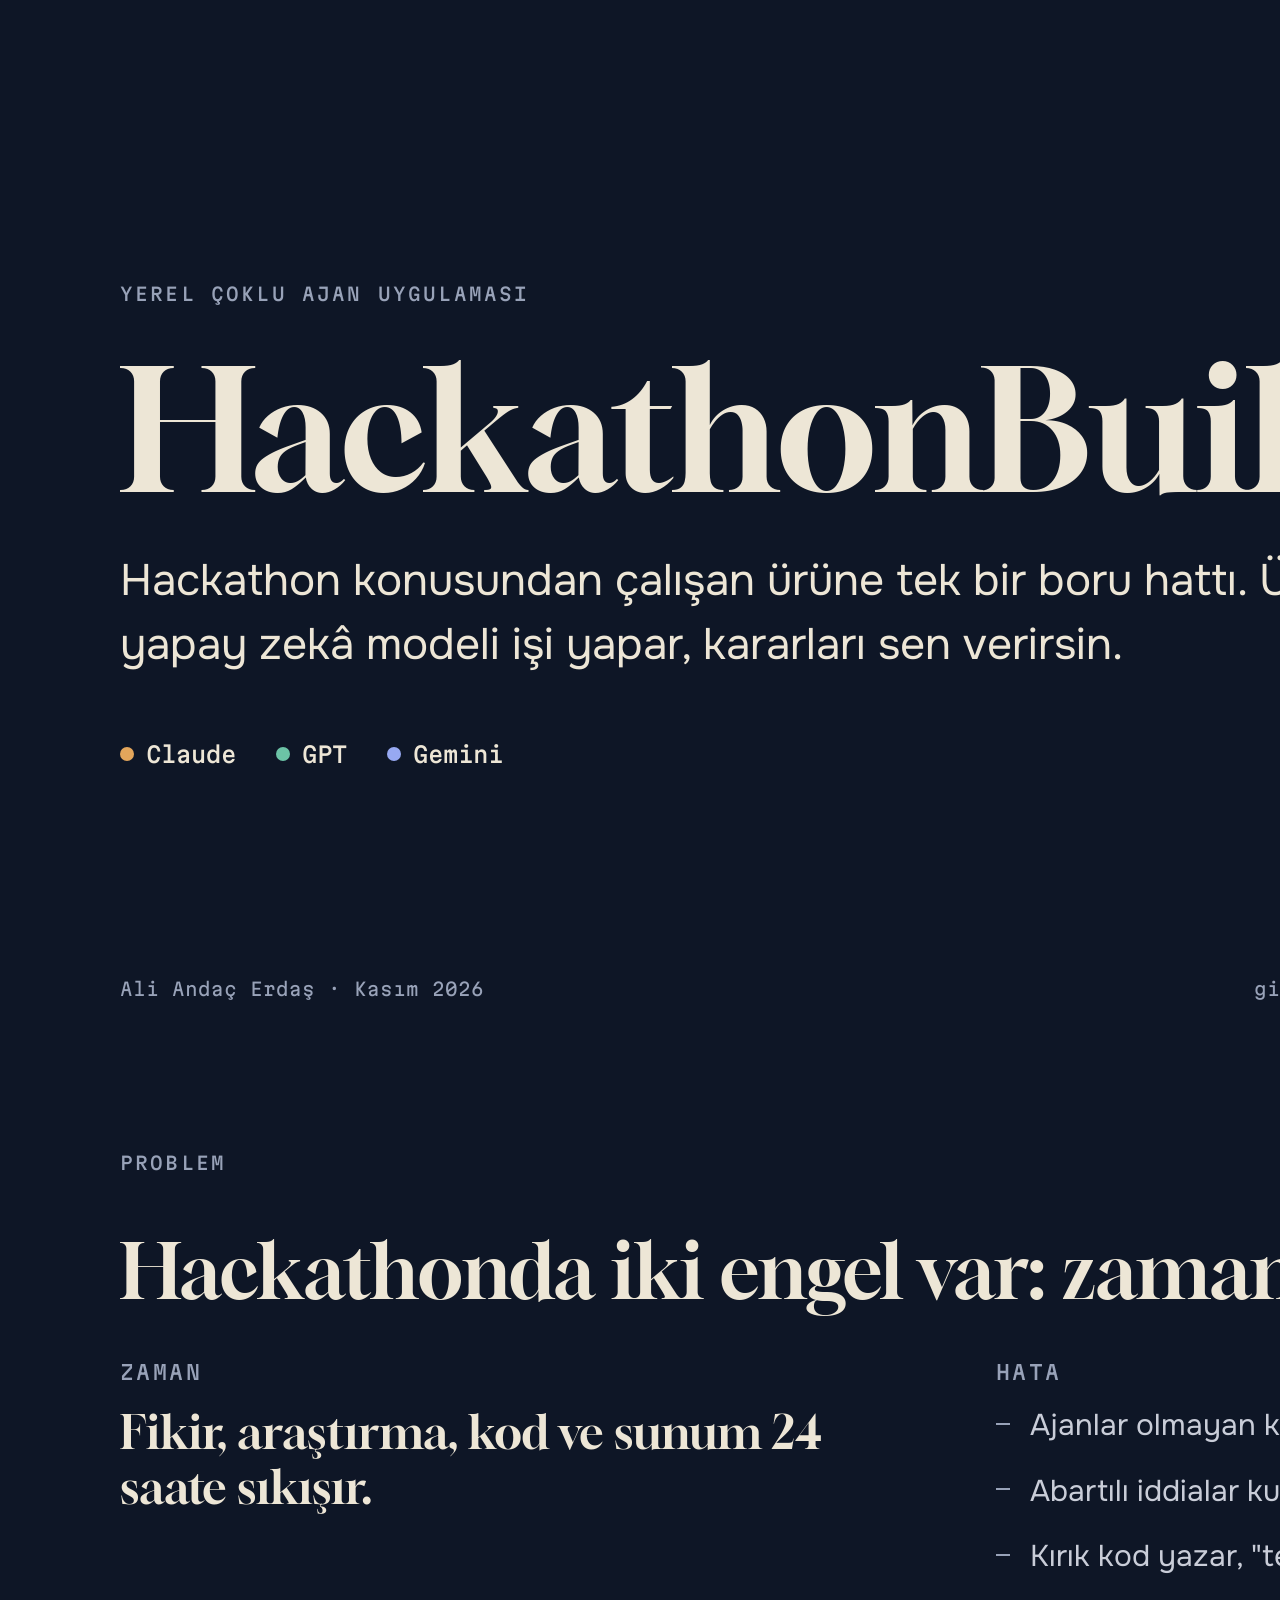
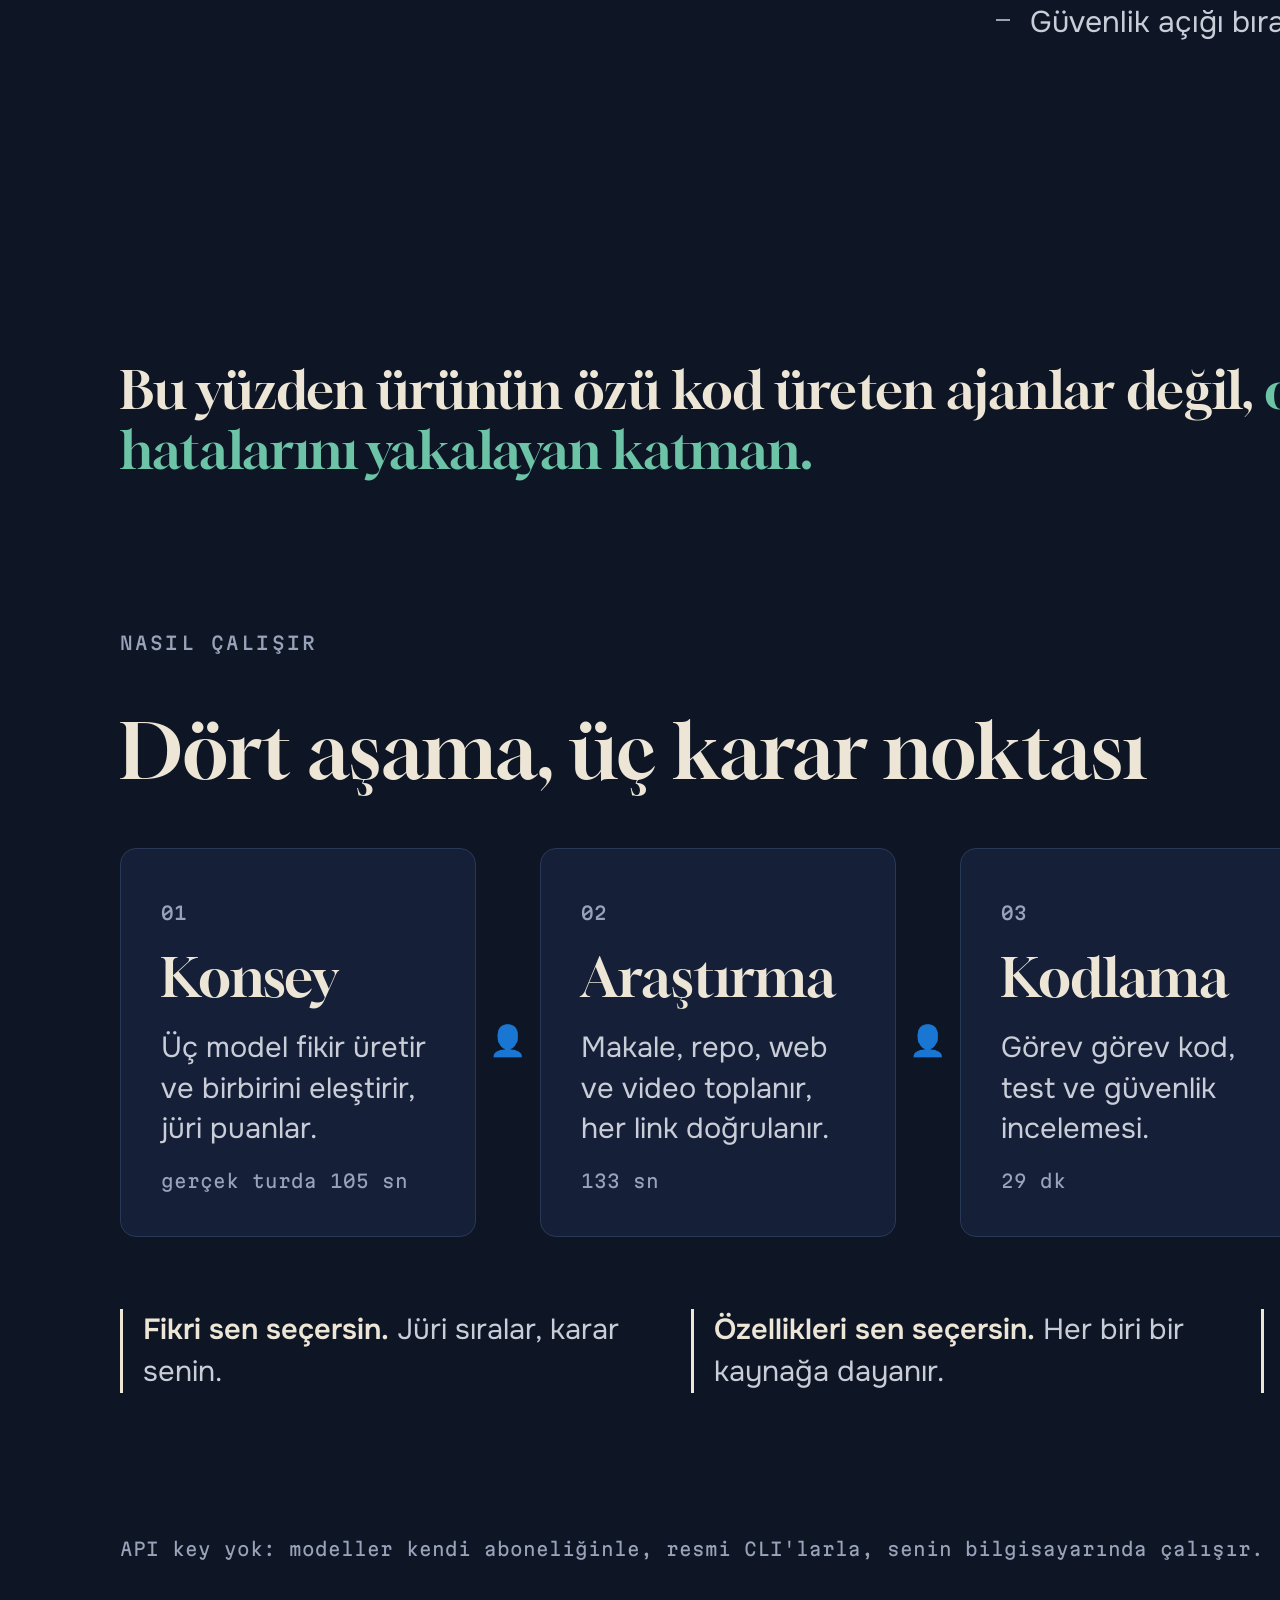
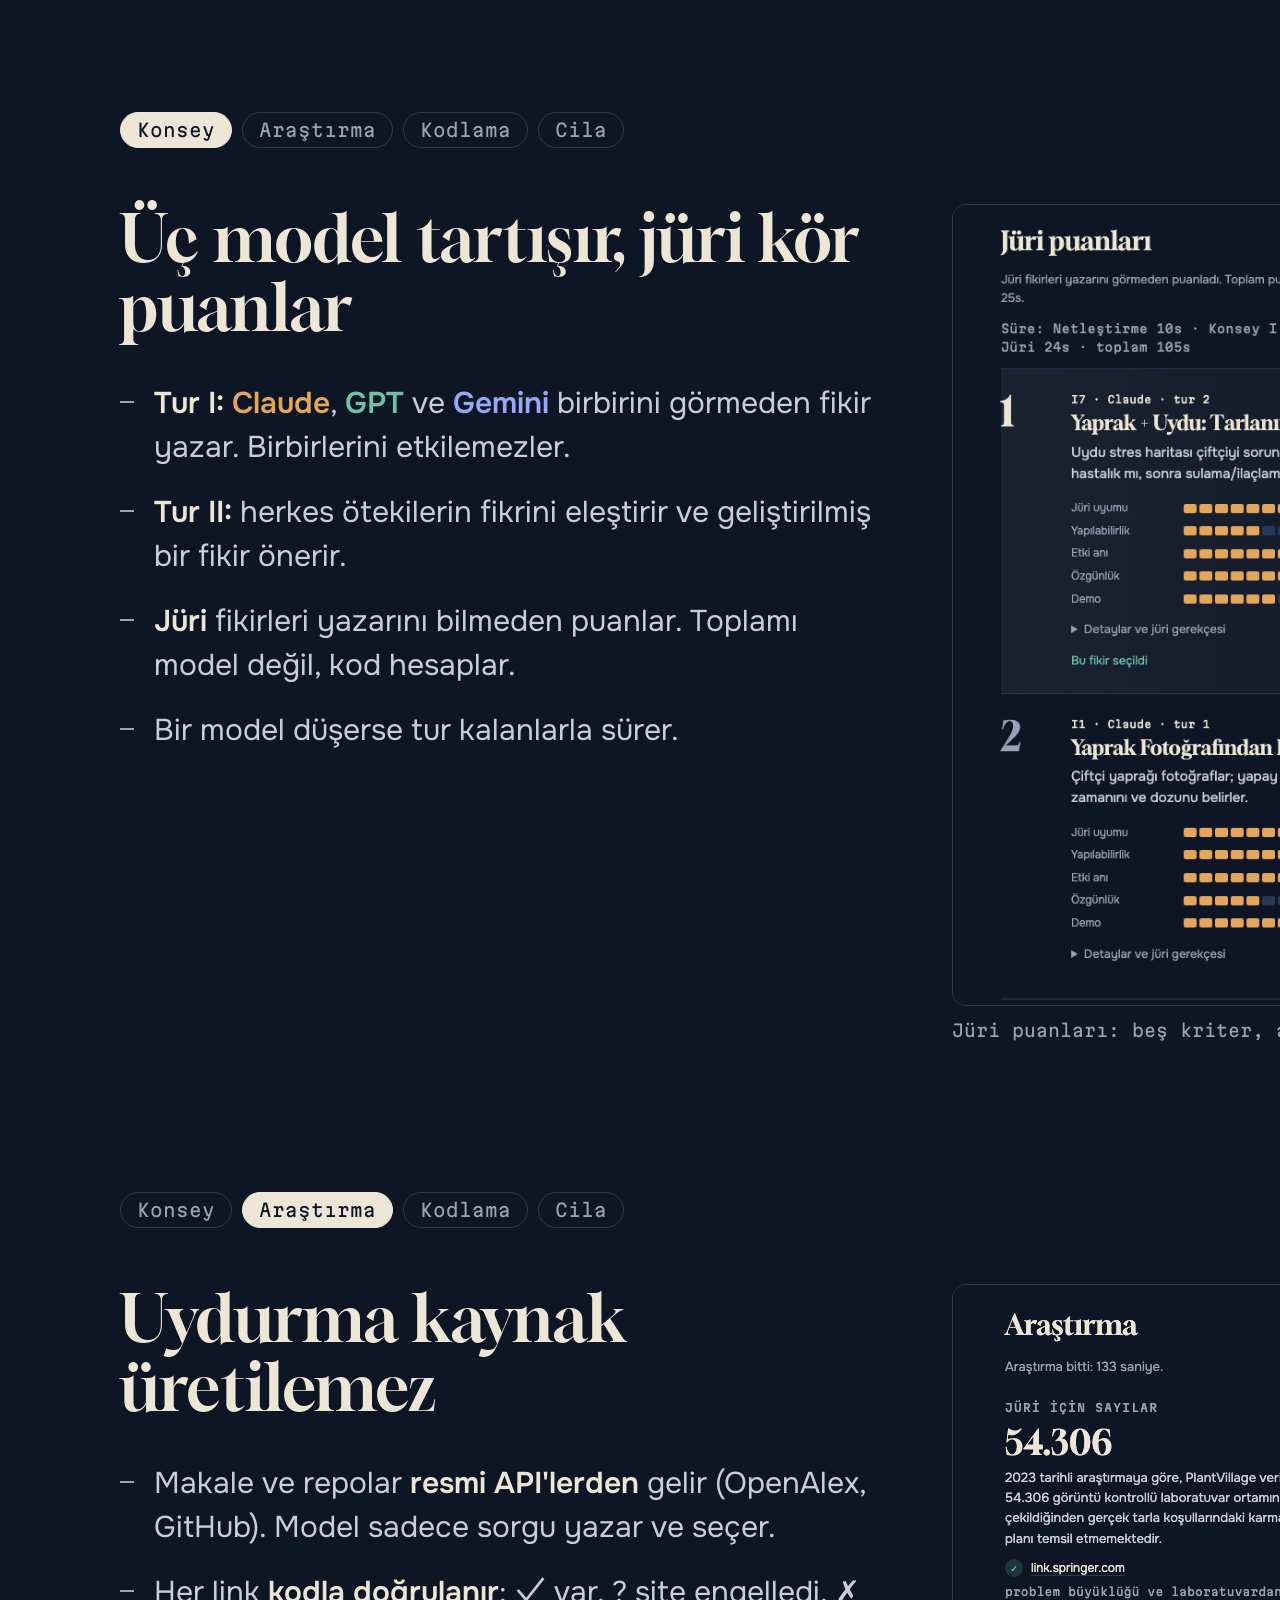
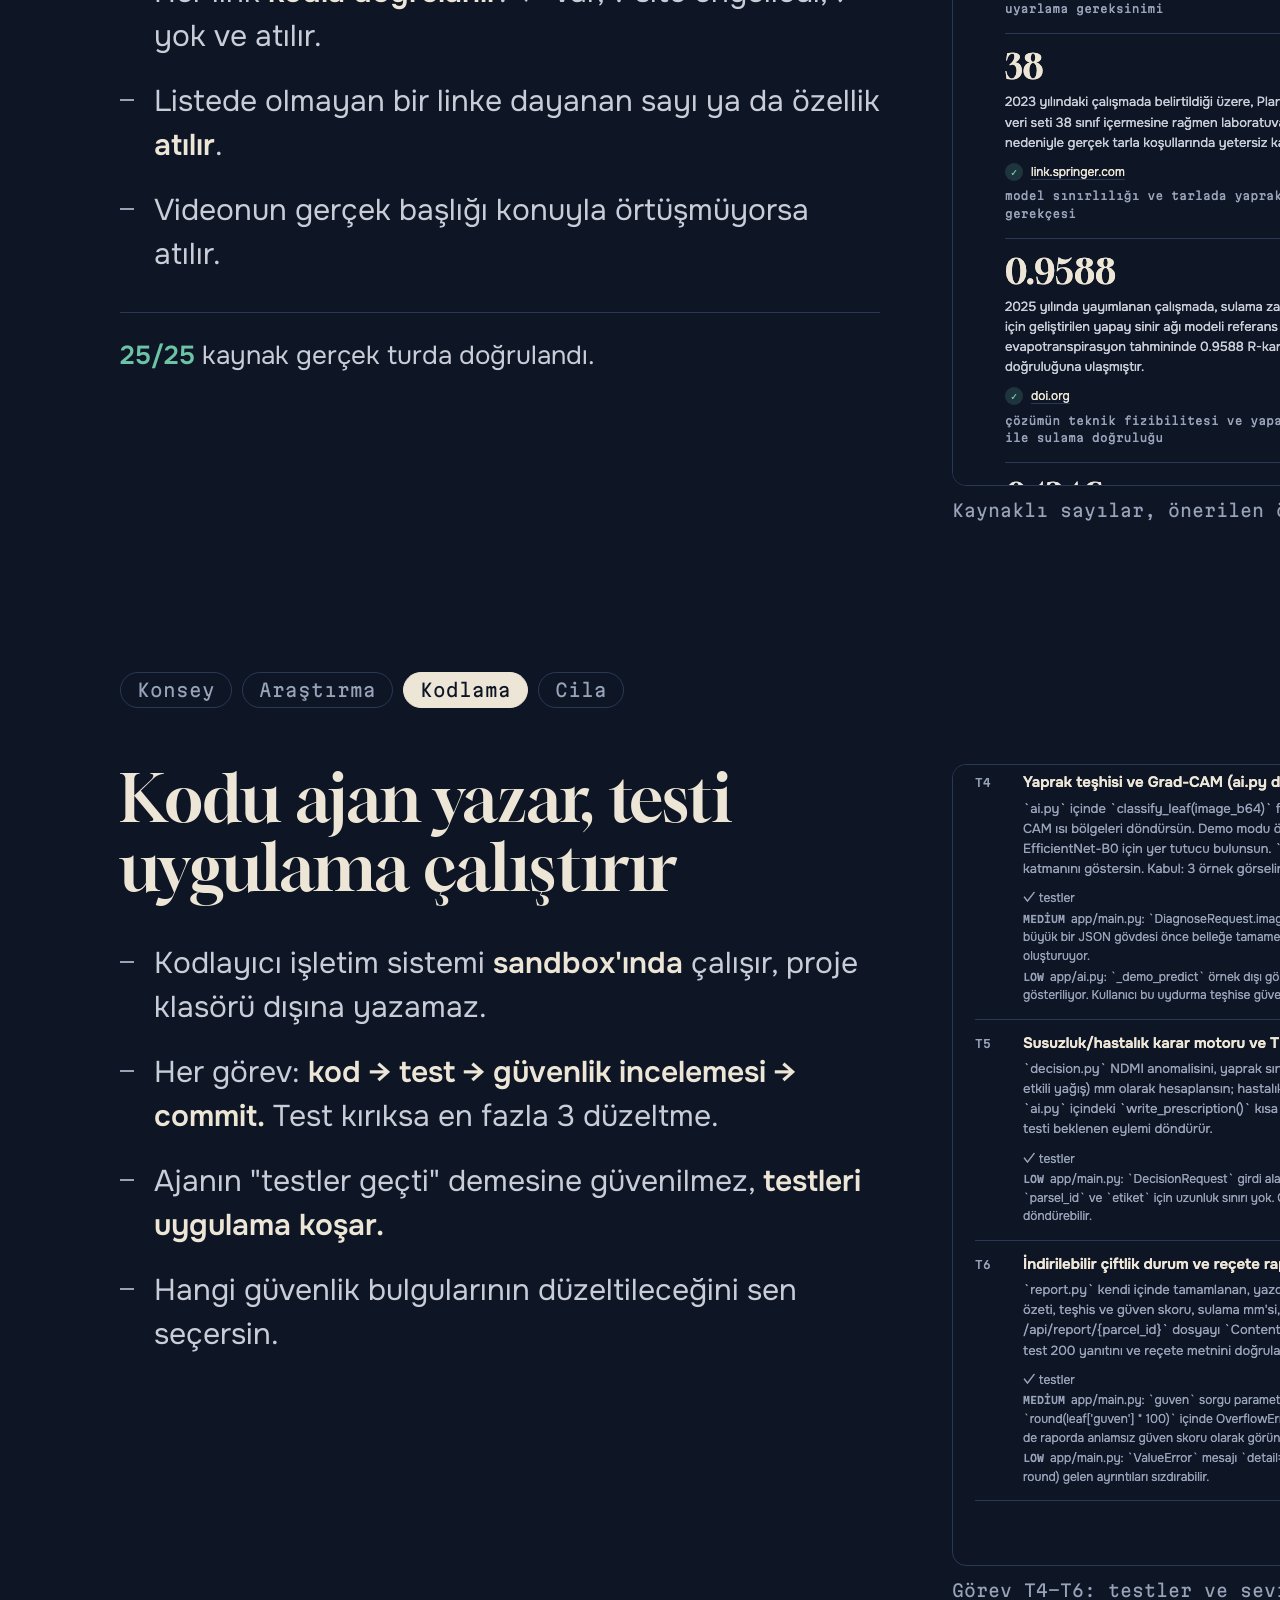
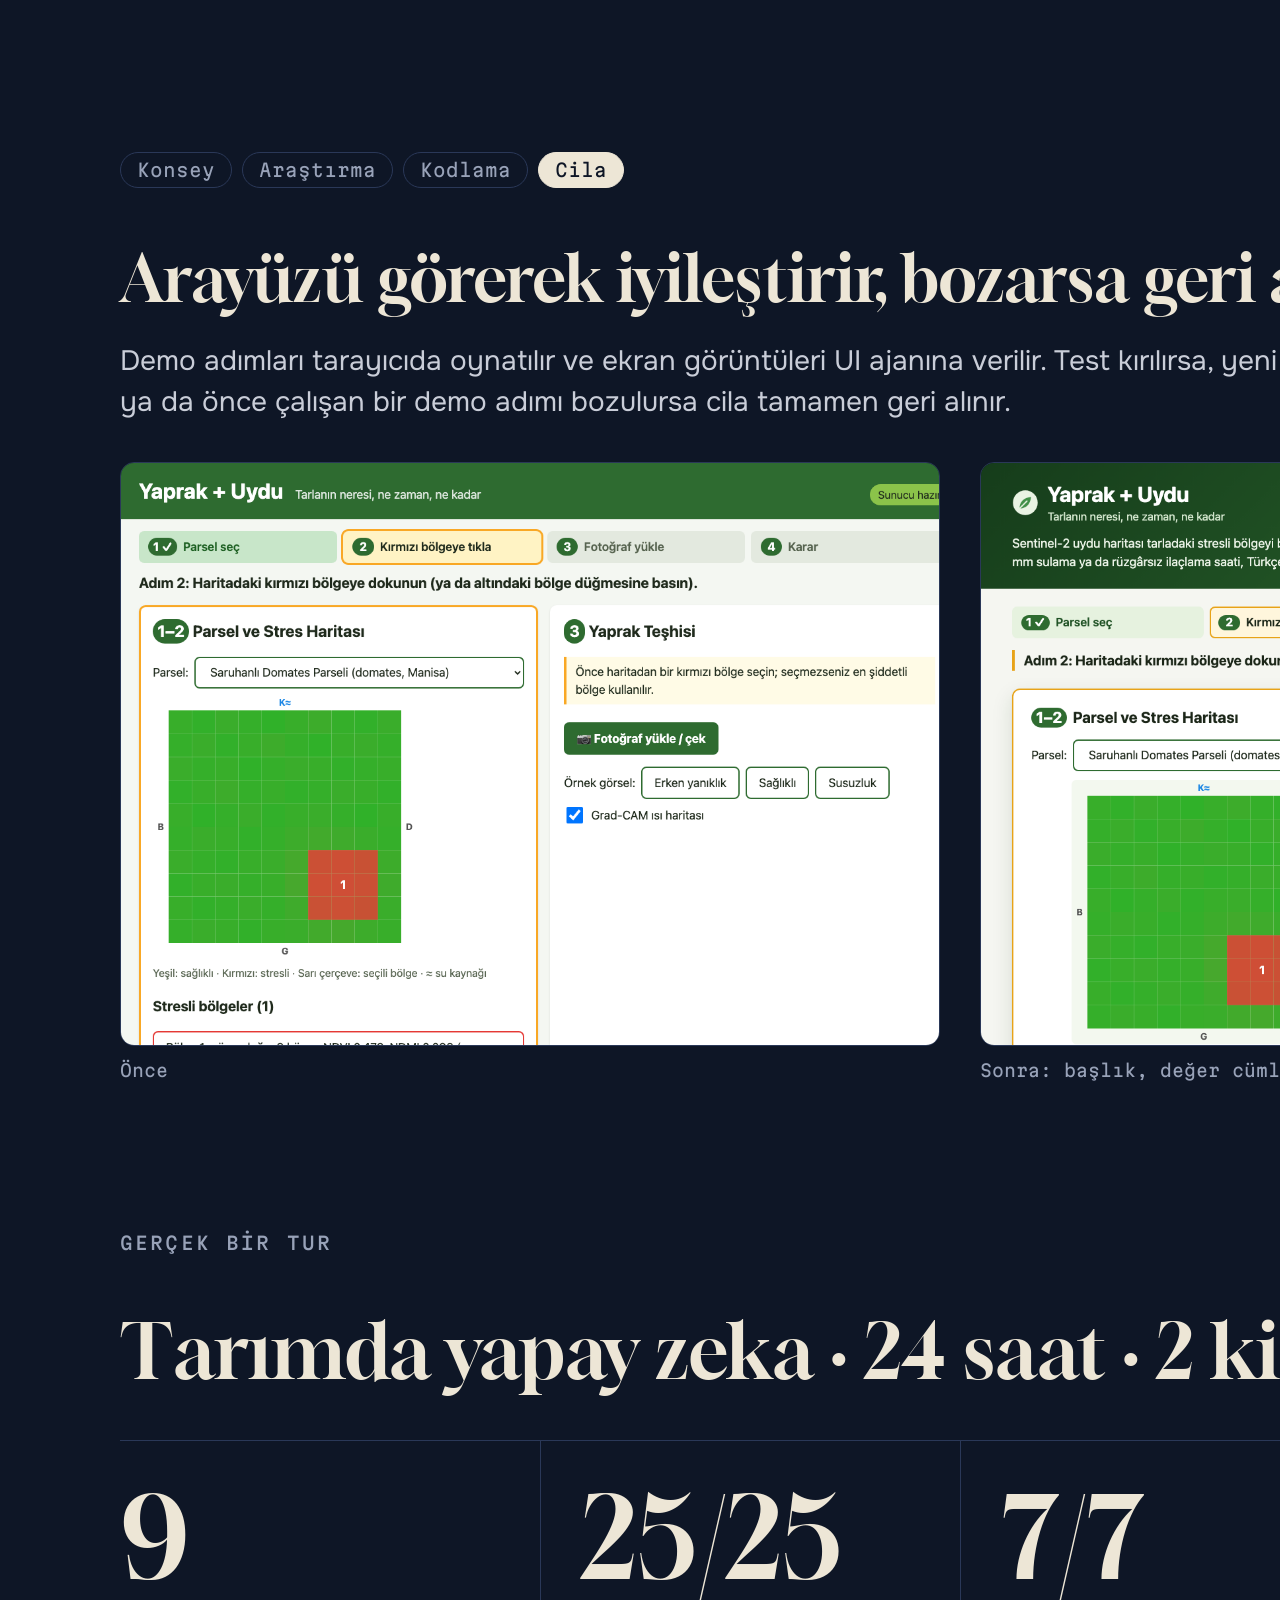
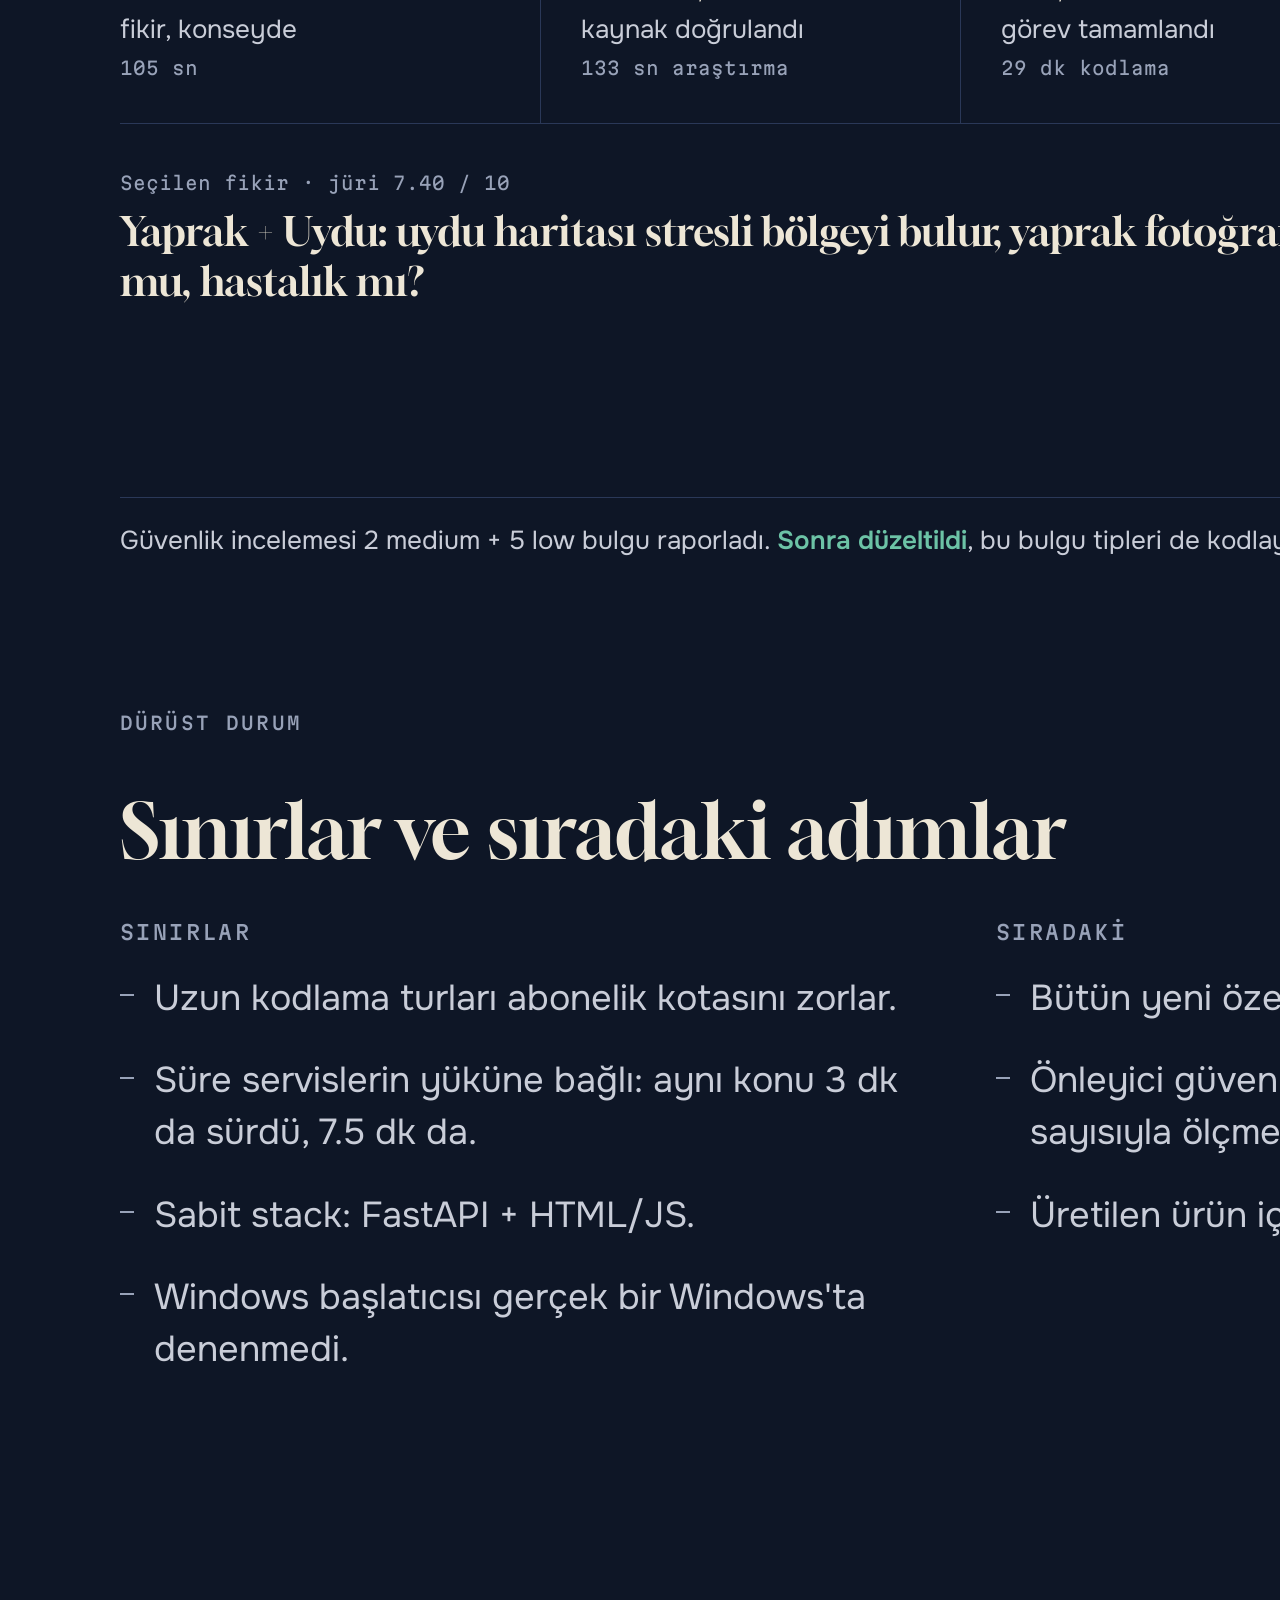
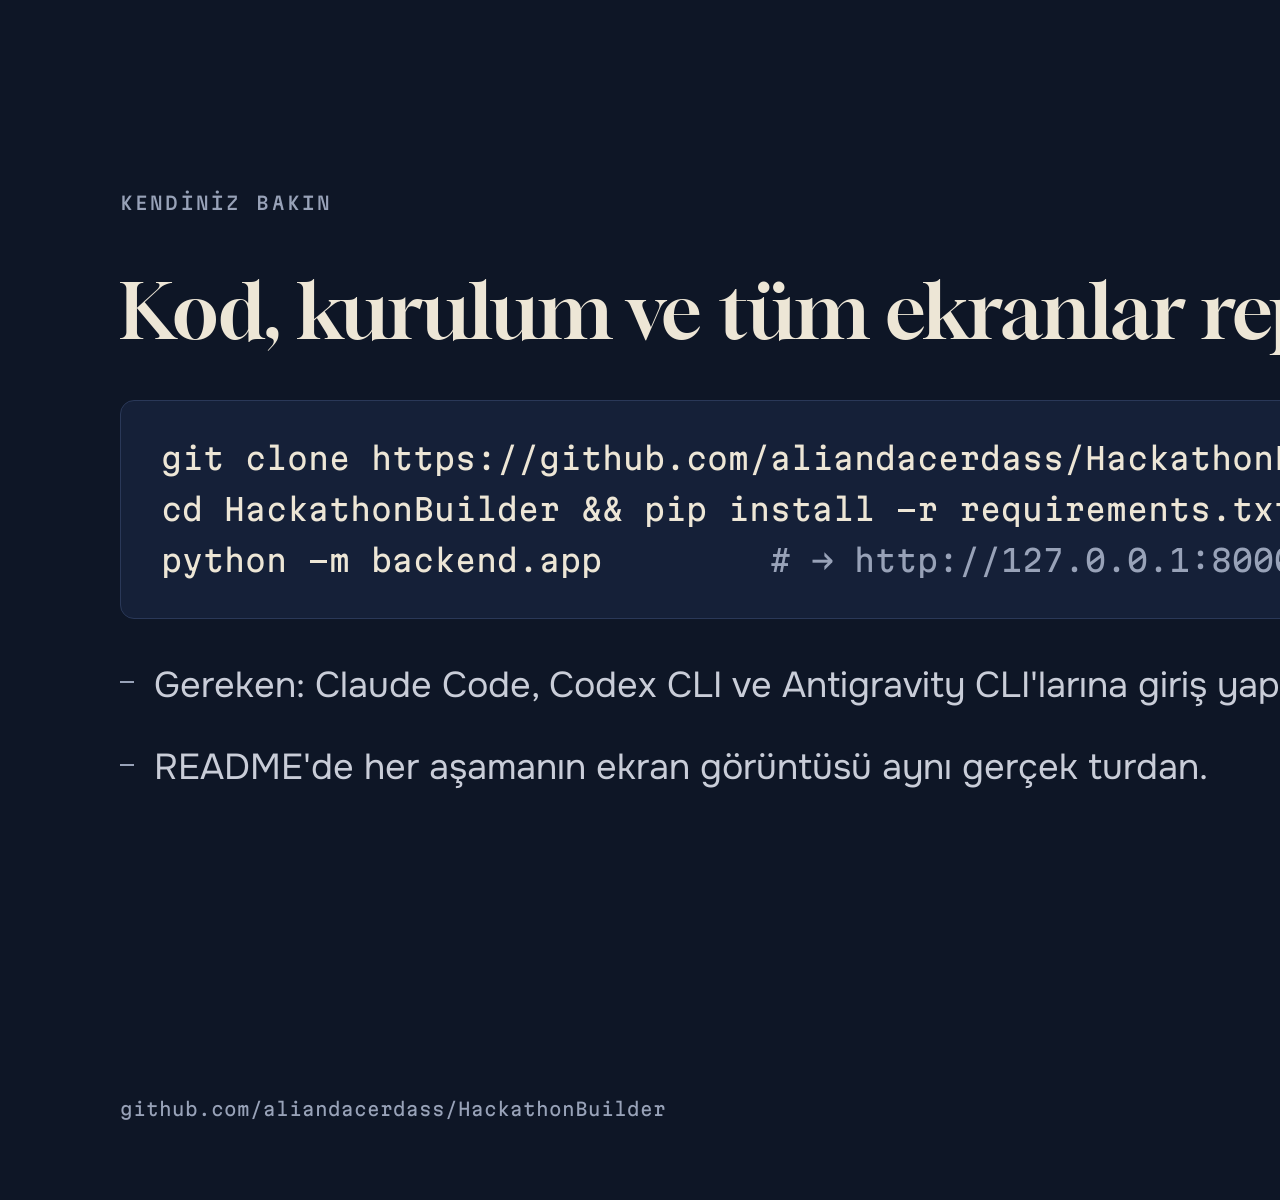
==== docs/sunum.html @ 6b569de4 "Proje sunumu: docs/sunum.pdf (10 slayt) Problem, boru hattı ve karar noktaları, her aşamanın doğrula" ====
<!doctype html>
<!-- HackathonBuilder sunumu. Kaynak dosya: PDF'i (docs/sunum.pdf) bu dosyadan üretilir.
     Her .slide sabit 1920x1080 bir PDF sayfasıdır. Renk ve yazı tipleri uygulamanın kendisiyle aynı. -->
<html lang="tr">
<head>
<meta charset="utf-8">
<title>HackathonBuilder — Sunum</title>
<link rel="preconnect" href="https://fonts.googleapis.com">
<link rel="preconnect" href="https://fonts.gstatic.com" crossorigin>
<link href="https://fonts.googleapis.com/css2?family=Gloock&family=Martian+Mono:wght@400;500&family=Onest:wght@400;500;600&display=swap" rel="stylesheet">
<style>
  :root {
    --ink: #0E1626; --panel: #152038; --line: #2A3858;
    --cream: #EDE6D6; --muted: #98A2B8; --soft: #C9CDD8;
    --claude: #E3A65B; --gpt: #6CC3A6; --gemini: #97A9F2; --danger: #E8806F;
    --display: "Gloock", Georgia, serif;
    --body: "Onest", system-ui, sans-serif;
    --mono: "Martian Mono", ui-monospace, monospace;
  }
  @page { size: 1920px 1080px; margin: 0; }
  * { box-sizing: border-box; }
  html, body { margin: 0; background: var(--ink); color: var(--cream); font: 400 30px/1.45 var(--body); }

  .slide {
    width: 1920px; height: 1080px; overflow: hidden; position: relative;
    padding: 72px 120px 80px; display: flex; flex-direction: column;
    break-after: page; background: var(--ink);
  }
  .slide:last-child { break-after: auto; }

  /* üst satır: sayfa etiketi + aşama rayı (uygulamadaki rayın aynısı: slayt hangi aşamayı anlatıyor) */
  .top { display: flex; align-items: center; justify-content: space-between; margin-bottom: 56px; }
  .label { font: 500 18px var(--mono); letter-spacing: .12em; text-transform: uppercase; color: var(--muted); }
  .rail { display: flex; gap: 10px; list-style: none; margin: 0; padding: 0; font: 400 18px var(--mono); color: var(--muted); }
  .rail li { padding: 6px 16px; border: 1px solid var(--line); border-radius: 99px; }
  .rail li.on { color: var(--ink); background: var(--cream); border-color: var(--cream); }

  h1 { font: 400 76px/1.08 var(--display); margin: 0 0 40px; max-width: 1500px; }
  p { margin: 0; }
  .lead { font-size: 34px; color: var(--soft); max-width: 1400px; }
  ul.points { list-style: none; padding: 0; margin: 0; display: grid; gap: 22px; }
  ul.points li { padding-left: 34px; position: relative; color: var(--soft); }
  ul.points li::before { content: ""; position: absolute; left: 0; top: .62em; width: 14px; height: 2px; background: var(--muted); }
  ul.points b { color: var(--cream); font-weight: 600; }
  .mono { font-family: var(--mono); }
  .foot { margin-top: auto; font: 400 18px var(--mono); color: var(--muted); display: flex; justify-content: space-between; }

  /* metin + ekran görüntüsü */
  .split { display: grid; grid-template-columns: 760px 1fr; gap: 72px; flex: 1; min-height: 0; }
  .split h1 { font-size: 64px; }
  .shot { margin: 0; min-height: 0; display: flex; flex-direction: column; }
  .shot img { width: 100%; flex: 1; min-height: 0; object-fit: cover; object-position: top left;
              border: 1px solid var(--line); border-radius: 14px; }
  .shot img.crop { object-fit: none; }
  .shot figcaption { font: 400 17px var(--mono); color: var(--muted); margin-top: 14px; }
  .note { margin-top: 36px; padding-top: 24px; border-top: 1px solid var(--line); font-size: 26px; color: var(--soft); }
  .note b { color: var(--gpt); font-weight: 600; }

  /* 1: kapak */
  .cover { justify-content: center; }
  .cover h1 { font-size: 168px; line-height: 1; margin-bottom: 36px; }
  .cover .lead { font-size: 44px; color: var(--cream); max-width: 1300px; }
  .models { display: flex; gap: 40px; margin-top: 64px; font: 500 22px var(--mono); }
  .models span { display: flex; align-items: center; gap: 12px; }
  .models i { width: 14px; height: 14px; border-radius: 50%; }

  /* 2: problem */
  .two { display: grid; grid-template-columns: 1fr 1fr; gap: 72px; margin-top: 8px; }
  .two h2 { font: 500 20px var(--mono); letter-spacing: .12em; text-transform: uppercase; color: var(--muted); margin: 0 0 20px; }
  .two .big { font: 400 46px/1.2 var(--display); }
  .claim { margin-top: auto; font: 400 52px/1.15 var(--display); max-width: 1500px; }
  .claim em { font-style: normal; color: var(--gpt); }

  /* 3: boru hattı */
  .flow { display: grid; grid-template-columns: repeat(4, 1fr); gap: 0; margin-top: 16px; }
  .stage { position: relative; padding: 40px 40px 44px; border: 1px solid var(--line); border-radius: 16px; background: var(--panel); margin-right: 64px; }
  .stage:last-child { margin-right: 0; }
  .stage .n { font: 500 18px var(--mono); color: var(--muted); }
  .stage h3 { font: 400 54px/1.1 var(--display); margin: 14px 0 22px; }
  .stage p { font-size: 29px; line-height: 1.4; color: var(--soft); }
  .stage .t { margin-top: 20px; font: 400 18px var(--mono); color: var(--muted); }
  .gate { position: absolute; right: -64px; top: 50%; width: 64px; transform: translateY(-50%); text-align: center; font-size: 30px; }
  .gates { display: grid; grid-template-columns: repeat(3, 1fr); gap: 32px; margin-top: 72px; }
  .gates p { font-size: 29px; color: var(--soft); border-left: 3px solid var(--cream); padding-left: 20px; }
  .gates b { color: var(--cream); font-weight: 600; }

  /* 4: model renkleri */
  .who { font-weight: 600; }
  .who.claude { color: var(--claude); } .who.gpt { color: var(--gpt); } .who.gemini { color: var(--gemini); }

  .roomy ul.points { font-size: 36px; gap: 30px; }
  .roomy .two h2 { margin-bottom: 28px; }

  /* 7: önce / sonra */
  .pair { display: grid; grid-template-columns: 1fr 1fr; gap: 40px; flex: 1; min-height: 0; margin-top: 8px; }

  /* 8: sonuç sayıları */
  .nums { display: grid; grid-template-columns: repeat(4, 1fr); gap: 0; border-top: 1px solid var(--line); border-bottom: 1px solid var(--line); margin: 8px 0 48px; }
  .num { padding: 40px 40px 44px 0; }
  .num + .num { padding-left: 40px; border-left: 1px solid var(--line); }
  .num strong { display: block; font: 400 112px/1 var(--display); }
  .num span { display: block; margin-top: 18px; font-size: 26px; color: var(--soft); }
  .num small { display: block; margin-top: 8px; font: 400 18px var(--mono); color: var(--muted); }
  .chosen { font: 400 40px/1.25 var(--display); }
  .chosen small { display: block; font: 400 18px var(--mono); color: var(--muted); margin-bottom: 12px; }

  /* 10: kapanış */
  code.block { display: block; font: 400 30px/1.7 var(--mono); background: var(--panel); border: 1px solid var(--line);
               border-radius: 14px; padding: 32px 40px; margin: 8px 0 40px; color: var(--cream); white-space: pre; }
  code.block .c { color: var(--muted); }
</style>
</head>
<body>

<!-- 1 · Kapak -->
<section class="slide cover">
  <p class="label" style="margin:auto 0 40px">Yerel çoklu ajan uygulaması</p>
  <h1>HackathonBuilder</h1>
  <p class="lead">Hackathon konusundan çalışan ürüne tek bir boru hattı. Üç yapay zekâ modeli işi yapar, kararları sen verirsin.</p>
  <div class="models">
    <span><i style="background:var(--claude)"></i>Claude</span>
    <span><i style="background:var(--gpt)"></i>GPT</span>
    <span><i style="background:var(--gemini)"></i>Gemini</span>
  </div>
  <div class="foot" style="margin-top:auto"><span>Ali Andaç Erdaş · Kasım 2026</span><span>github.com/aliandacerdass/HackathonBuilder</span></div>
</section>

<!-- 2 · Problem -->
<section class="slide">
  <div class="top"><span class="label">Problem</span><span class="label">02 / 10</span></div>
  <h1>Hackathonda iki engel var: zaman ve hata.</h1>
  <div class="two">
    <div>
      <h2>Zaman</h2>
      <p class="big">Fikir, araştırma, kod ve sunum 24 saate sıkışır.</p>
    </div>
    <div>
      <h2>Hata</h2>
      <ul class="points">
        <li>Ajanlar olmayan kaynak uydurur.</li>
        <li>Abartılı iddialar kurar.</li>
        <li>Kırık kod yazar, "testler geçti" der.</li>
        <li>Güvenlik açığı bırakır.</li>
      </ul>
    </div>
  </div>
  <p class="claim">Bu yüzden ürünün özü kod üreten ajanlar değil, <em>onların hatalarını yakalayan katman.</em></p>
</section>

<!-- 3 · Boru hattı -->
<section class="slide">
  <div class="top"><span class="label">Nasıl çalışır</span><span class="label">03 / 10</span></div>
  <h1>Dört aşama, üç karar noktası</h1>
  <div class="flow">
    <div class="stage"><span class="n">01</span><h3>Konsey</h3><p>Üç model fikir üretir ve birbirini eleştirir, jüri puanlar.</p><p class="t">gerçek turda 105 sn</p><span class="gate">👤</span></div>
    <div class="stage"><span class="n">02</span><h3>Araştırma</h3><p>Makale, repo, web ve video toplanır, her link doğrulanır.</p><p class="t">133 sn</p><span class="gate">👤</span></div>
    <div class="stage"><span class="n">03</span><h3>Kodlama</h3><p>Görev görev kod, test ve güvenlik incelemesi.</p><p class="t">29 dk</p><span class="gate">👤</span></div>
    <div class="stage"><span class="n">04</span><h3>Cila</h3><p>Arayüz ekran görüntüsüne bakılarak iyileştirilir.</p><p class="t">~2 dk</p></div>
  </div>
  <div class="gates">
    <p><b>Fikri sen seçersin.</b> Jüri sıralar, karar senin.</p>
    <p><b>Özellikleri sen seçersin.</b> Her biri bir kaynağa dayanır.</p>
    <p><b>Planı ve paketleri sen onaylarsın.</b> Kodlama ondan sonra başlar.</p>
  </div>
  <div class="foot"><span>API key yok: modeller kendi aboneliğinle, resmi CLI'larla, senin bilgisayarında çalışır.</span></div>
</section>

<!-- 4 · Konsey -->
<section class="slide">
  <div class="top">
    <ol class="rail"><li class="on">Konsey</li><li>Araştırma</li><li>Kodlama</li><li>Cila</li></ol>
    <span class="label">04 / 10</span>
  </div>
  <div class="split">
    <div>
      <h1>Üç model tartışır, jüri kör puanlar</h1>
      <ul class="points">
        <li><b>Tur I:</b> <span class="who claude">Claude</span>, <span class="who gpt">GPT</span> ve <span class="who gemini">Gemini</span> birbirini görmeden fikir yazar. Birbirlerini etkilemezler.</li>
        <li><b>Tur II:</b> herkes ötekilerin fikrini eleştirir ve geliştirilmiş bir fikir önerir.</li>
        <li><b>Jüri</b> fikirleri yazarını bilmeden puanlar. Toplamı model değil, kod hesaplar.</li>
        <li>Bir model düşerse tur kalanlarla sürer.</li>
      </ul>
    </div>
    <figure class="shot"><img src="img/juri.png" alt="Jüri puanları ekranı"><figcaption>Jüri puanları: beş kriter, ağırlıklı toplam</figcaption></figure>
  </div>
</section>

<!-- 5 · Araştırma -->
<section class="slide">
  <div class="top">
    <ol class="rail"><li>Konsey</li><li class="on">Araştırma</li><li>Kodlama</li><li>Cila</li></ol>
    <span class="label">05 / 10</span>
  </div>
  <div class="split">
    <div>
      <h1>Uydurma kaynak üretilemez</h1>
      <ul class="points">
        <li>Makale ve repolar <b>resmi API'lerden</b> gelir (OpenAlex, GitHub). Model sadece sorgu yazar ve seçer.</li>
        <li>Her link <b>kodla doğrulanır</b>: ✓ var, ? site engelledi, ✗ yok ve atılır.</li>
        <li>Listede olmayan bir linke dayanan sayı ya da özellik <b>atılır</b>.</li>
        <li>Videonun gerçek başlığı konuyla örtüşmüyorsa atılır.</li>
      </ul>
      <p class="note"><b>25/25</b> kaynak gerçek turda doğrulandı.</p>
    </div>
    <figure class="shot"><img class="crop" style="object-position:0 0" src="img/arastirma.png" alt="Araştırma ekranı"><figcaption>Kaynaklı sayılar, önerilen özellikler, doğrulanmış kaynaklar</figcaption></figure>
  </div>
</section>

<!-- 6 · Kodlama -->
<section class="slide">
  <div class="top">
    <ol class="rail"><li>Konsey</li><li>Araştırma</li><li class="on">Kodlama</li><li>Cila</li></ol>
    <span class="label">06 / 10</span>
  </div>
  <div class="split">
    <div>
      <h1>Kodu ajan yazar, testi uygulama çalıştırır</h1>
      <ul class="points">
        <li>Kodlayıcı işletim sistemi <b>sandbox'ında</b> çalışır, proje klasörü dışına yazamaz.</li>
        <li>Her görev: <b>kod → test → güvenlik incelemesi → commit.</b> Test kırıksa en fazla 3 düzeltme.</li>
        <li>Ajanın "testler geçti" demesine güvenilmez, <b>testleri uygulama koşar.</b></li>
        <li>Hangi güvenlik bulgularının düzeltileceğini sen seçersin.</li>
      </ul>
    </div>
    <figure class="shot"><img class="crop" style="object-position:-30px -642px" src="img/kodlama.png" alt="Kodlama ekranı"><figcaption>Görev T4-T6: testler ve seviyeli güvenlik bulguları</figcaption></figure>
  </div>
</section>

<!-- 7 · Cila -->
<section class="slide">
  <div class="top">
    <ol class="rail"><li>Konsey</li><li>Araştırma</li><li>Kodlama</li><li class="on">Cila</li></ol>
    <span class="label">07 / 10</span>
  </div>
  <h1 style="font-size:64px;margin-bottom:28px">Arayüzü görerek iyileştirir, bozarsa geri alır</h1>
  <p class="lead" style="font-size:28px;margin-bottom:32px">Demo adımları tarayıcıda oynatılır ve ekran görüntüleri UI ajanına verilir. Test kırılırsa, yeni JS hatası çıkarsa ya da önce çalışan bir demo adımı bozulursa cila tamamen geri alınır.</p>
  <div class="pair">
    <figure class="shot"><img src="img/urun-once.png" alt="Ürün arayüzü cila öncesi"><figcaption>Önce</figcaption></figure>
    <figure class="shot"><img src="img/urun-sonra.png" alt="Ürün arayüzü cila sonrası"><figcaption>Sonra: başlık, değer cümlesi, logo, mobil taşma düzeltildi</figcaption></figure>
  </div>
</section>

<!-- 8 · Gerçek tur -->
<section class="slide">
  <div class="top"><span class="label">Gerçek bir tur</span><span class="label">08 / 10</span></div>
  <h1>Tarımda yapay zeka · 24 saat · 2 kişi</h1>
  <div class="nums">
    <div class="num"><strong>9</strong><span>fikir, konseyde</span><small>105 sn</small></div>
    <div class="num"><strong>25/25</strong><span>kaynak doğrulandı</span><small>133 sn araştırma</small></div>
    <div class="num"><strong>7/7</strong><span>görev tamamlandı</span><small>29 dk kodlama</small></div>
    <div class="num"><strong>102</strong><span>test geçti</span><small>uygulama koştu</small></div>
  </div>
  <p class="chosen"><small>Seçilen fikir · jüri 7.40 / 10</small>Yaprak + Uydu: uydu haritası stresli bölgeyi bulur, yaprak fotoğrafı nedeni ayırır: susuzluk mu, hastalık mı?</p>
  <p class="note" style="margin-top:auto">Güvenlik incelemesi 2 medium + 5 low bulgu raporladı. <b>Sonra düzeltildi</b>, bu bulgu tipleri de kodlayıcıya önleyici kural olarak eklendi.</p>
</section>

<!-- 9 · Sınırlar ve sıradaki -->
<section class="slide roomy">
  <div class="top"><span class="label">Dürüst durum</span><span class="label">09 / 10</span></div>
  <h1>Sınırlar ve sıradaki adımlar</h1>
  <div class="two">
    <div>
      <h2>Sınırlar</h2>
      <ul class="points">
        <li>Uzun kodlama turları abonelik kotasını zorlar.</li>
        <li>Süre servislerin yüküne bağlı: aynı konu 3 dk da sürdü, 7.5 dk da.</li>
        <li>Sabit stack: FastAPI + HTML/JS.</li>
        <li>Windows başlatıcısı gerçek bir Windows'ta denenmedi.</li>
      </ul>
    </div>
    <div>
      <h2>Sıradaki</h2>
      <ul class="points">
        <li>Bütün yeni özelliklerle tam bir gerçek tur.</li>
        <li>Önleyici güvenlik kurallarının etkisini bulgu sayısıyla ölçmek.</li>
        <li>Üretilen ürün için jüri sunumu da hazırlamak.</li>
      </ul>
    </div>
  </div>
</section>

<!-- 10 · Kapanış -->
<section class="slide roomy">
  <div class="top"><span class="label">Kendiniz bakın</span><span class="label">10 / 10</span></div>
  <h1>Kod, kurulum ve tüm ekranlar repoda</h1>
<code class="block">git clone https://github.com/aliandacerdass/HackathonBuilder
cd HackathonBuilder && pip install -r requirements.txt
python -m backend.app        <span class="c"># → http://127.0.0.1:8000</span></code>
  <ul class="points">
    <li>Gereken: Claude Code, Codex CLI ve Antigravity CLI'larına giriş yapılmış olması. API key gerekmez.</li>
    <li>README'de her aşamanın ekran görüntüsü aynı gerçek turdan.</li>
  </ul>
  <div class="foot"><span>github.com/aliandacerdass/HackathonBuilder</span><span>MIT lisansı</span></div>
</section>

</body>
</html>
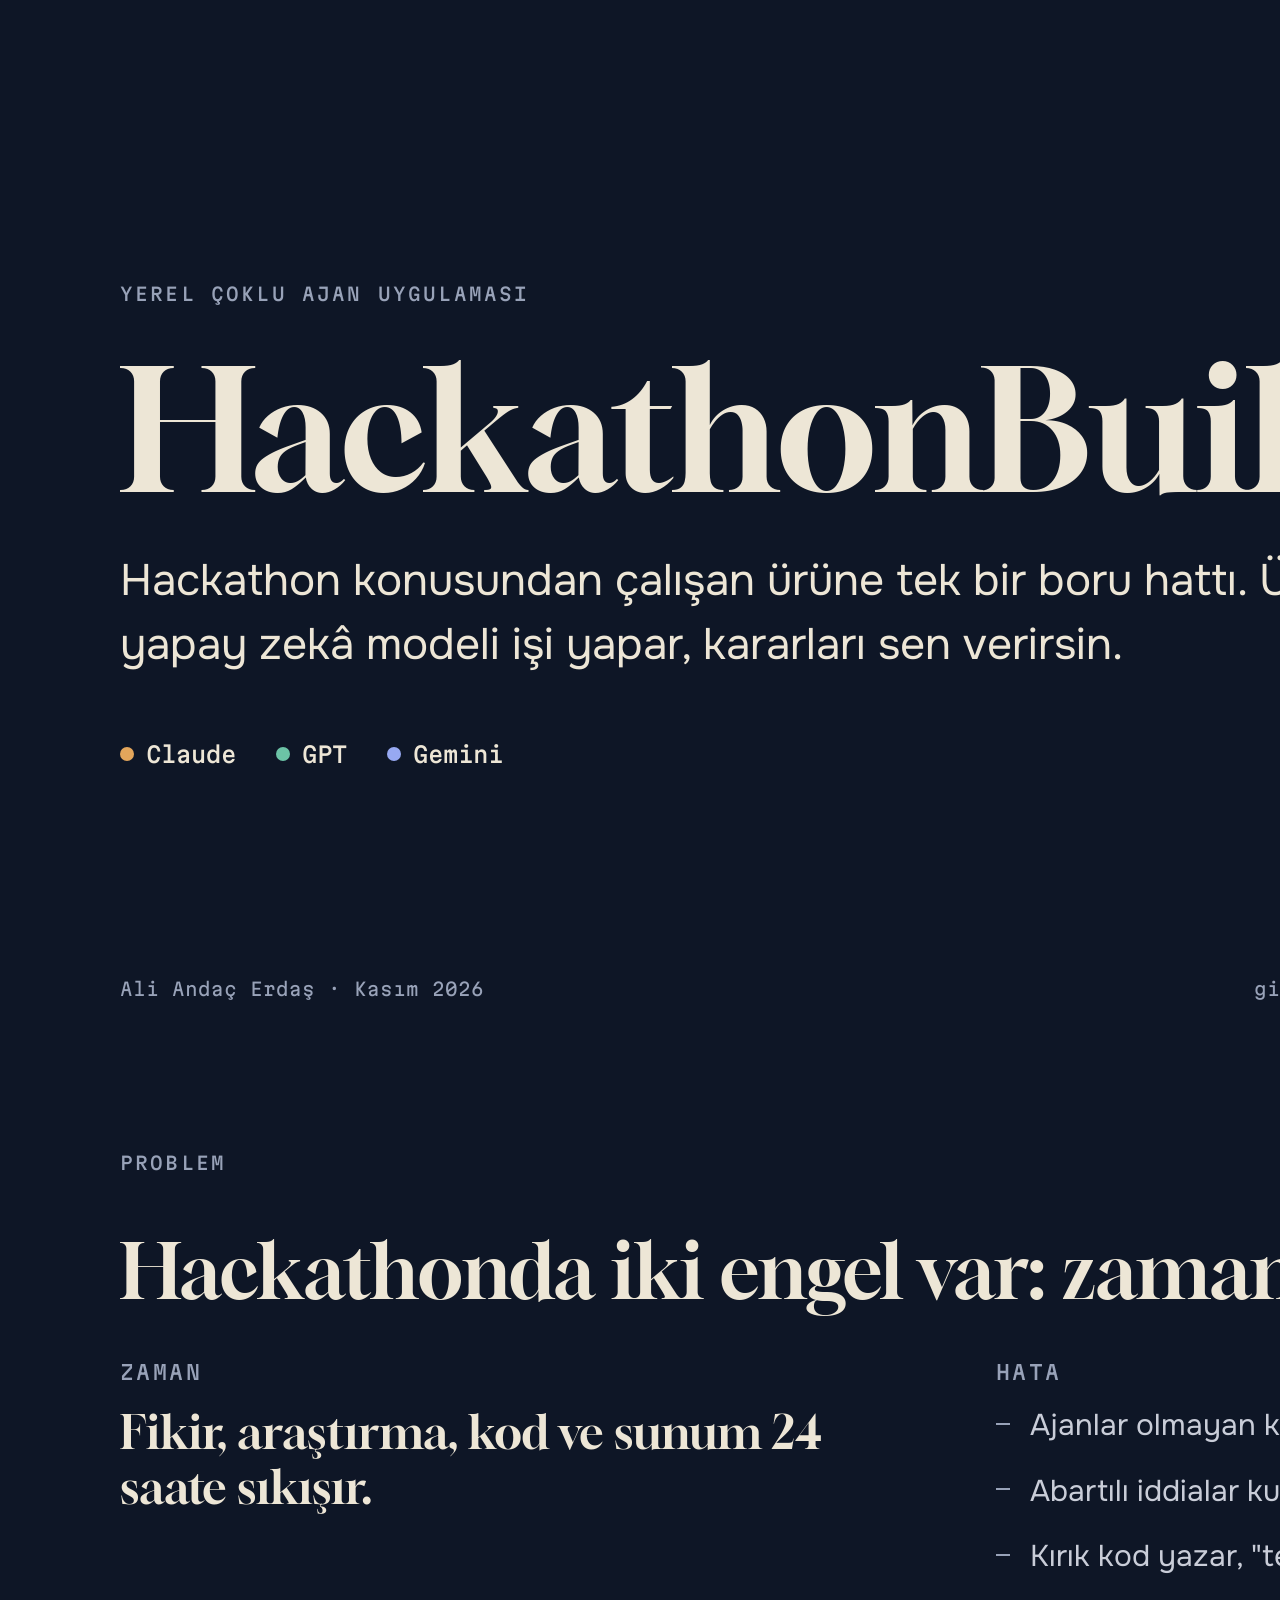
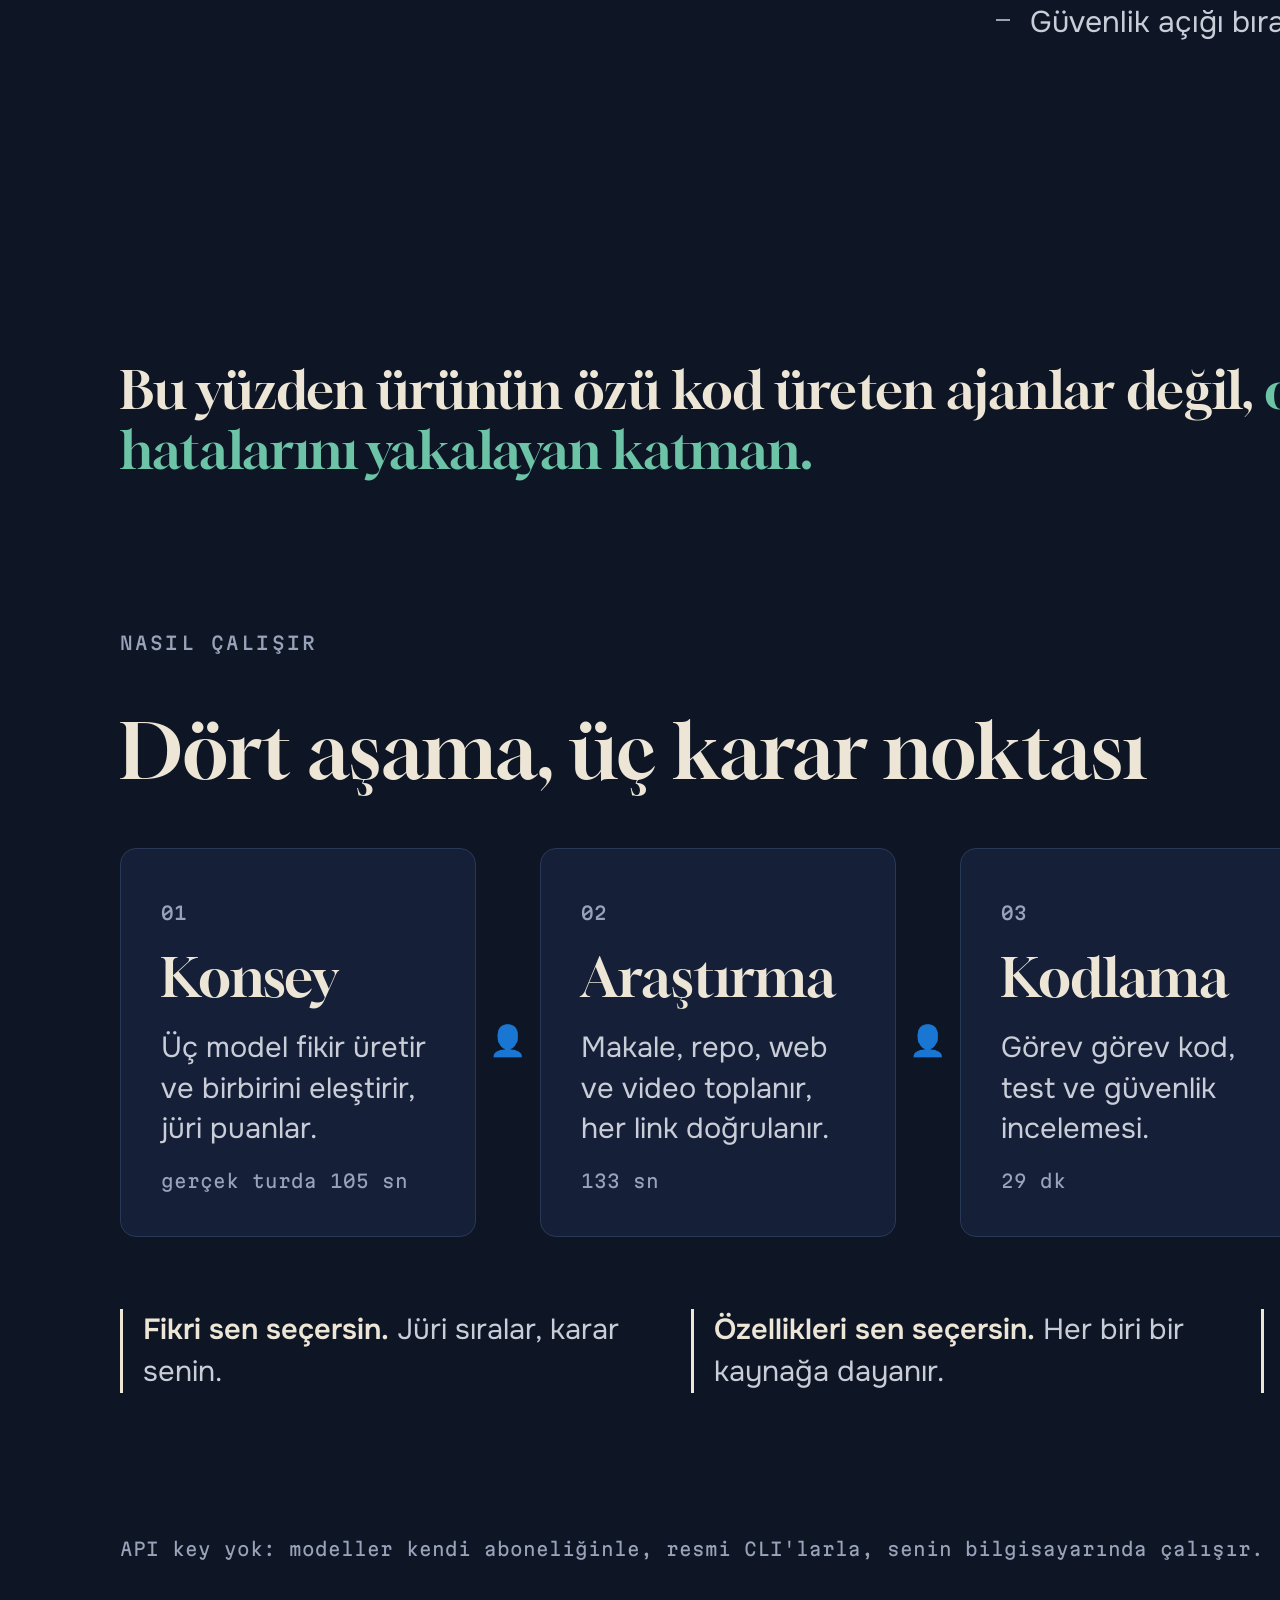
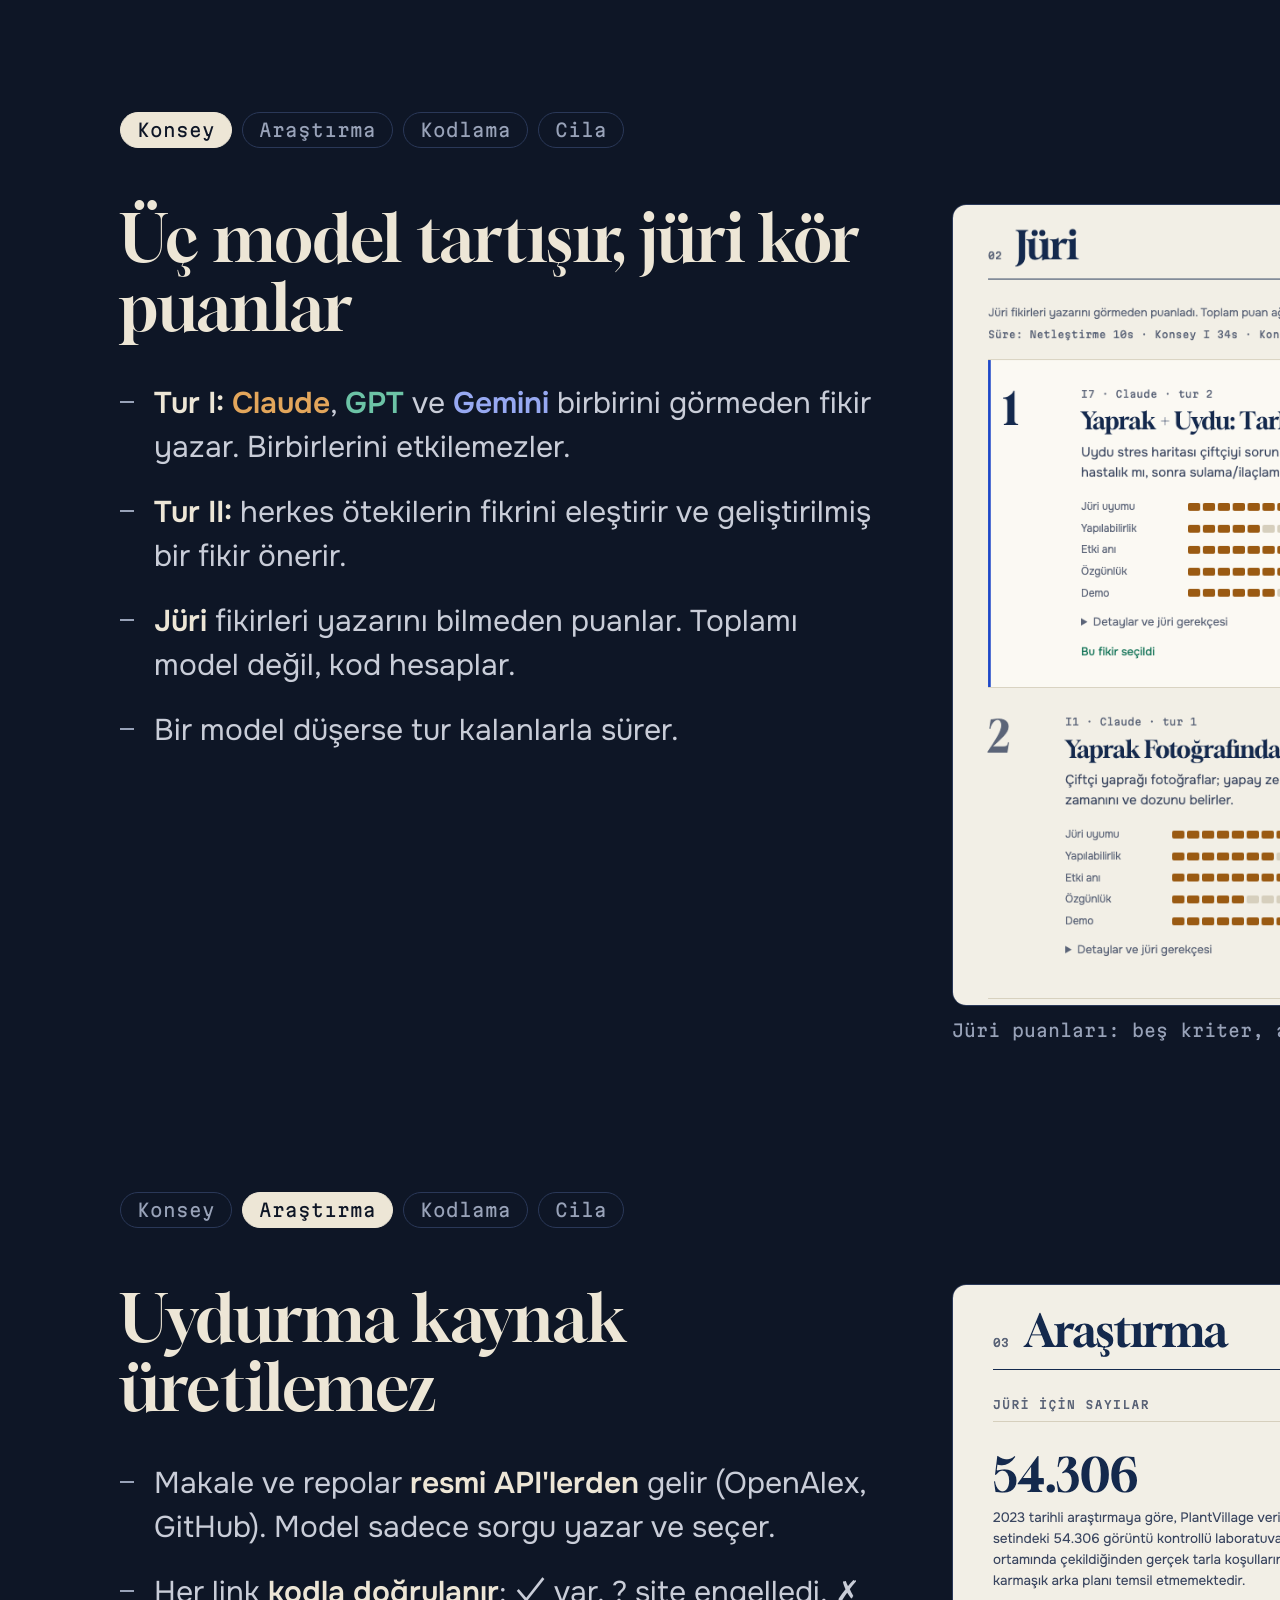
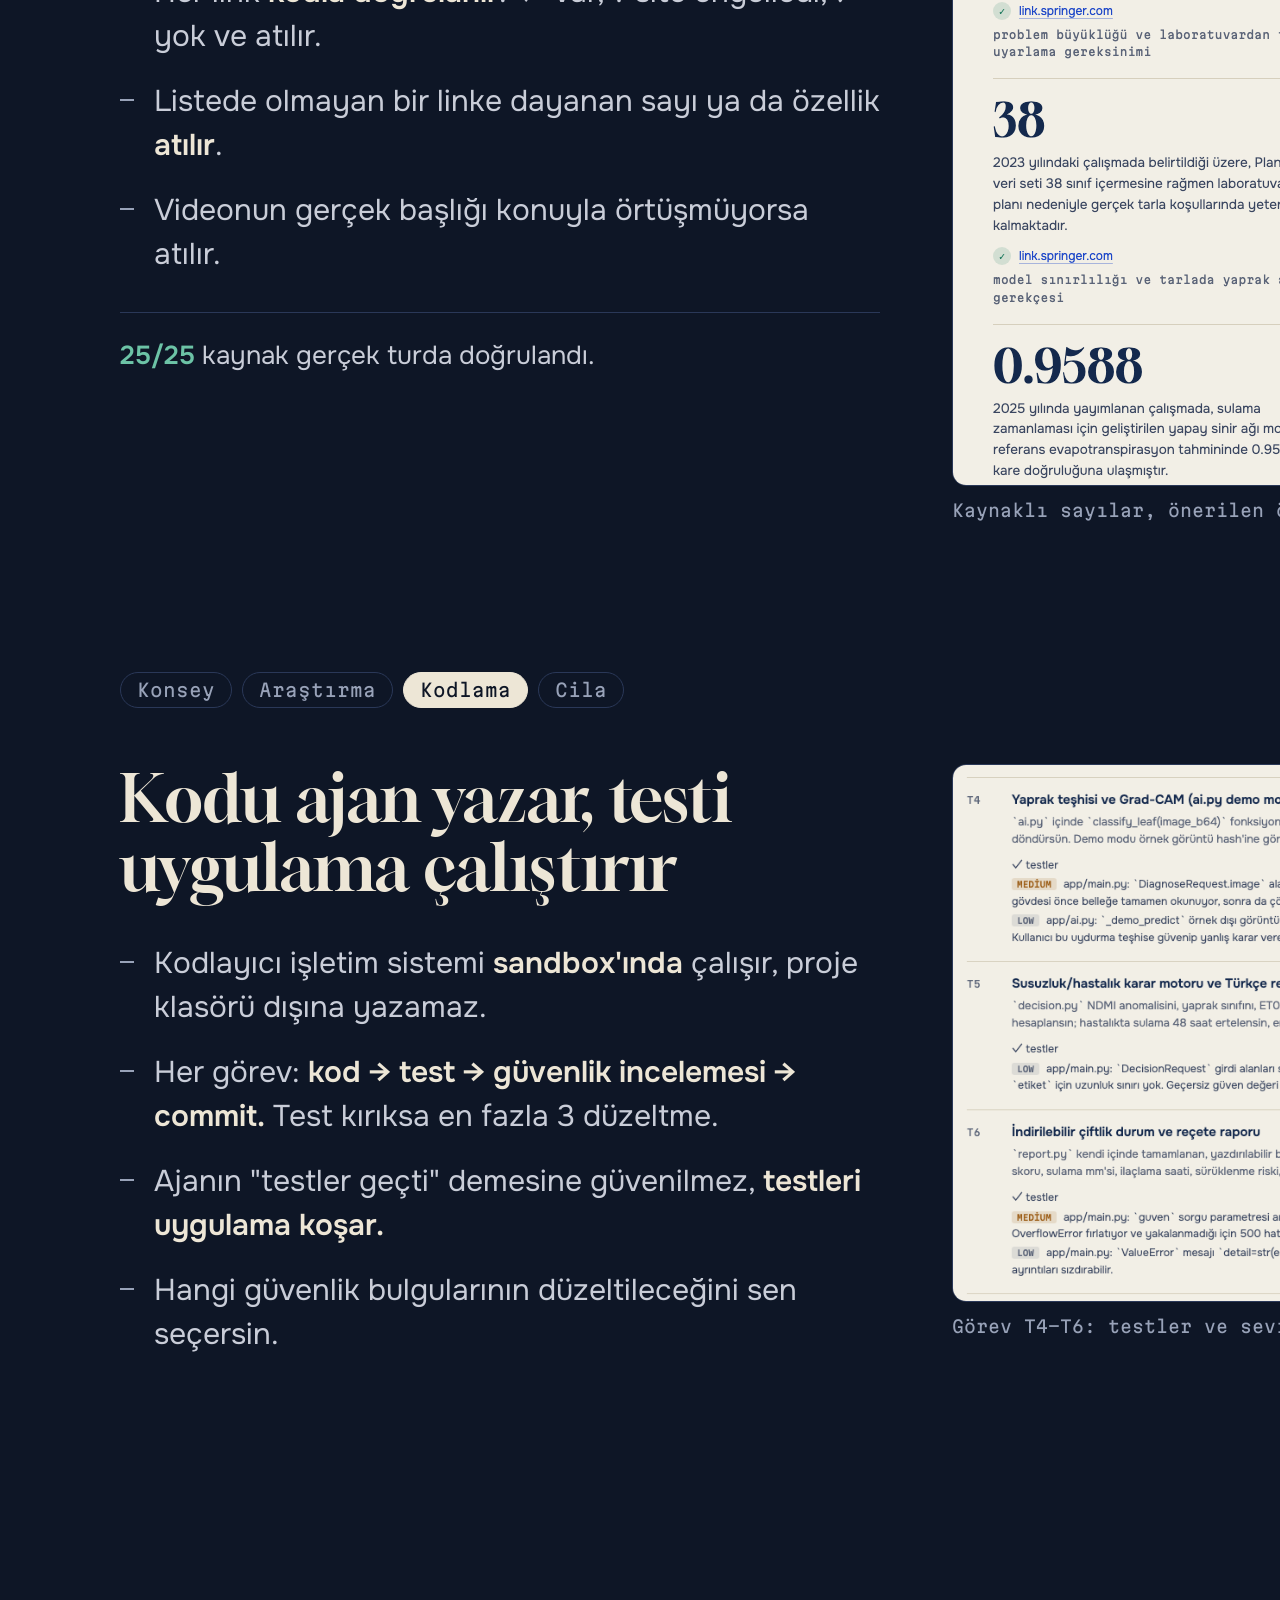
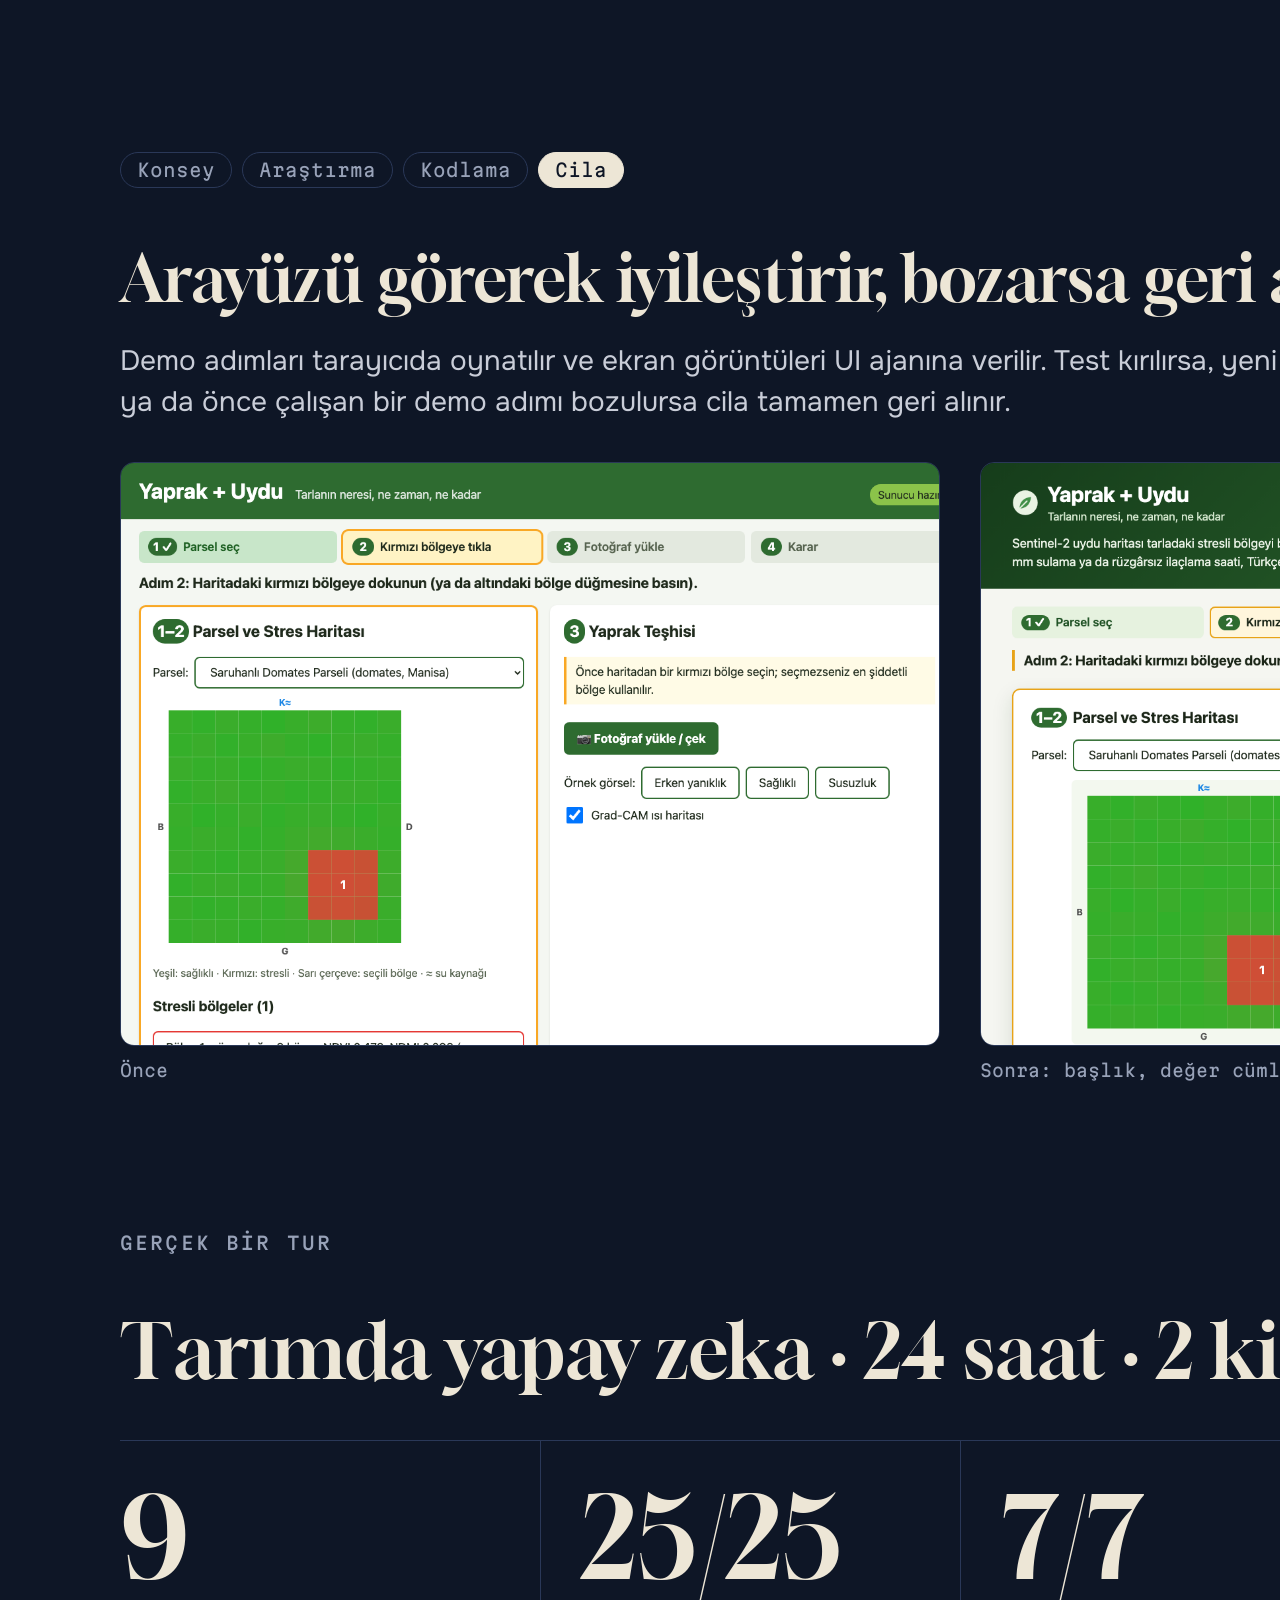
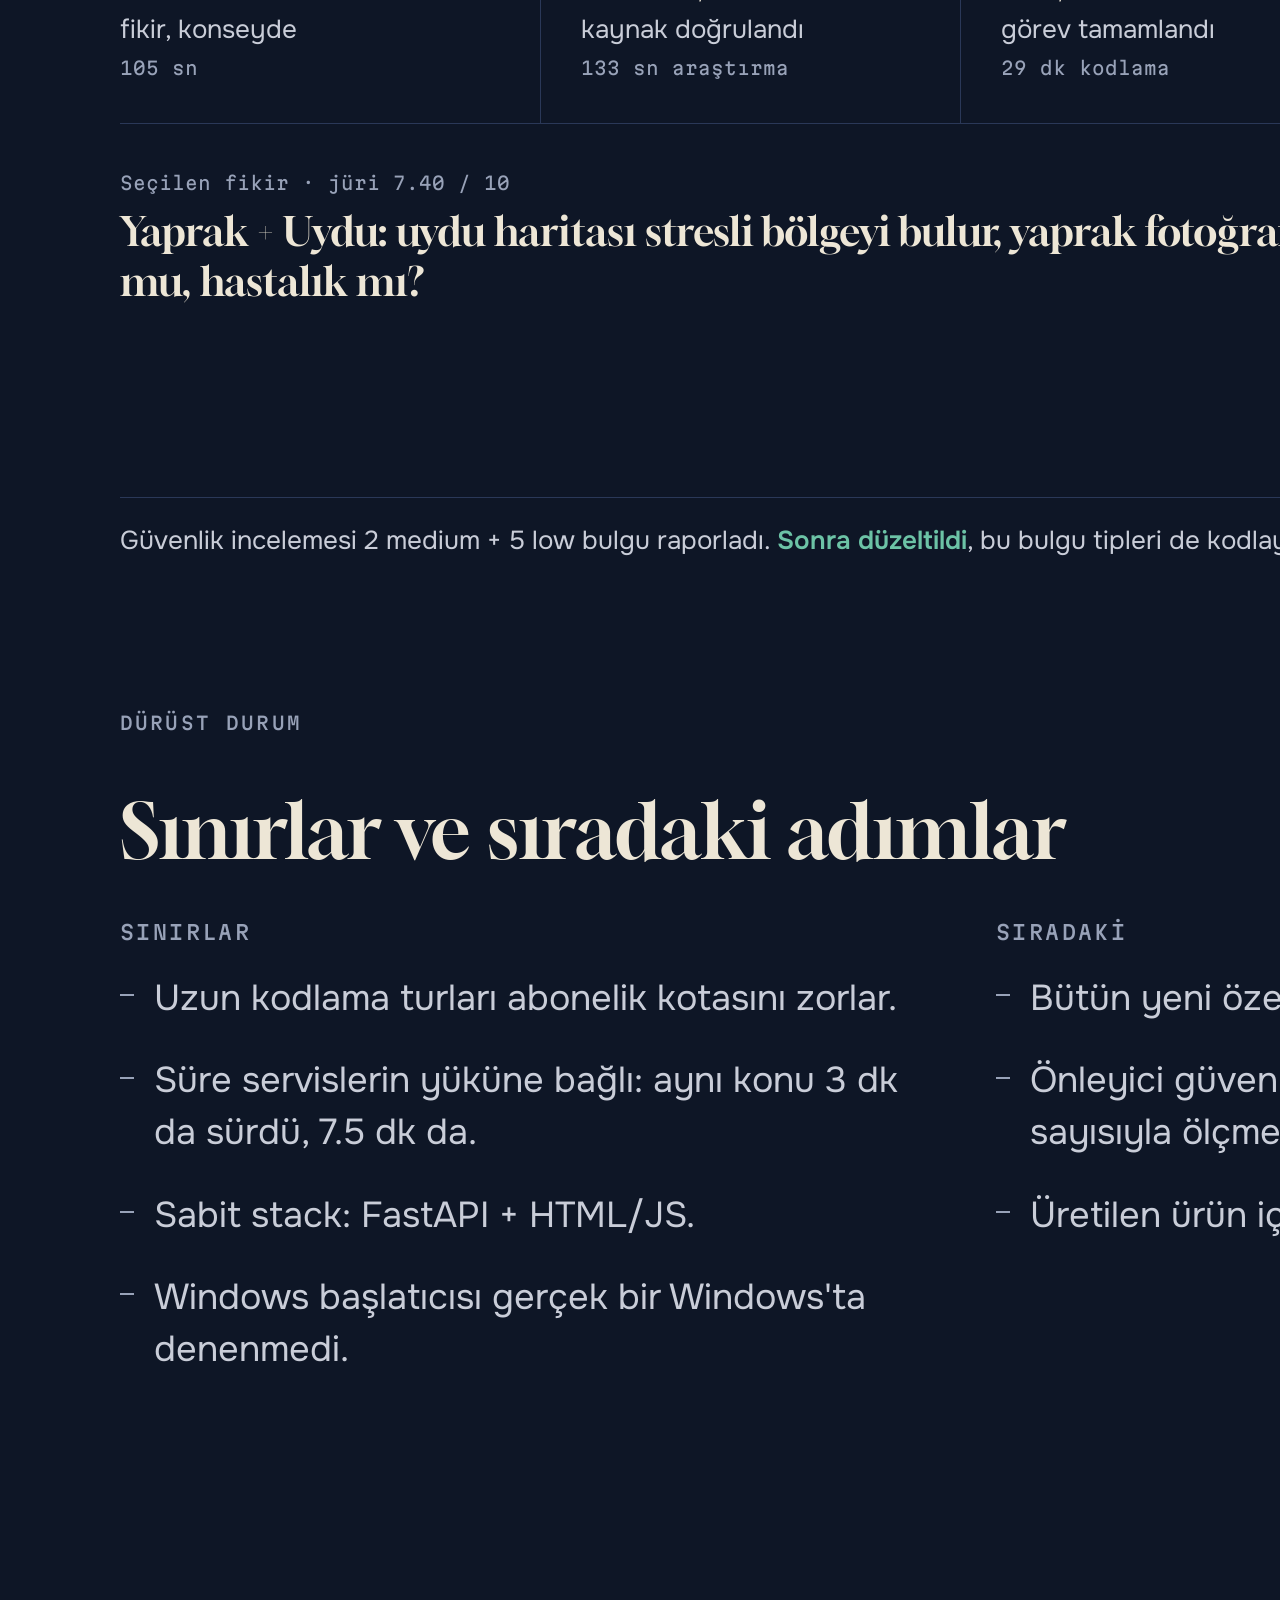
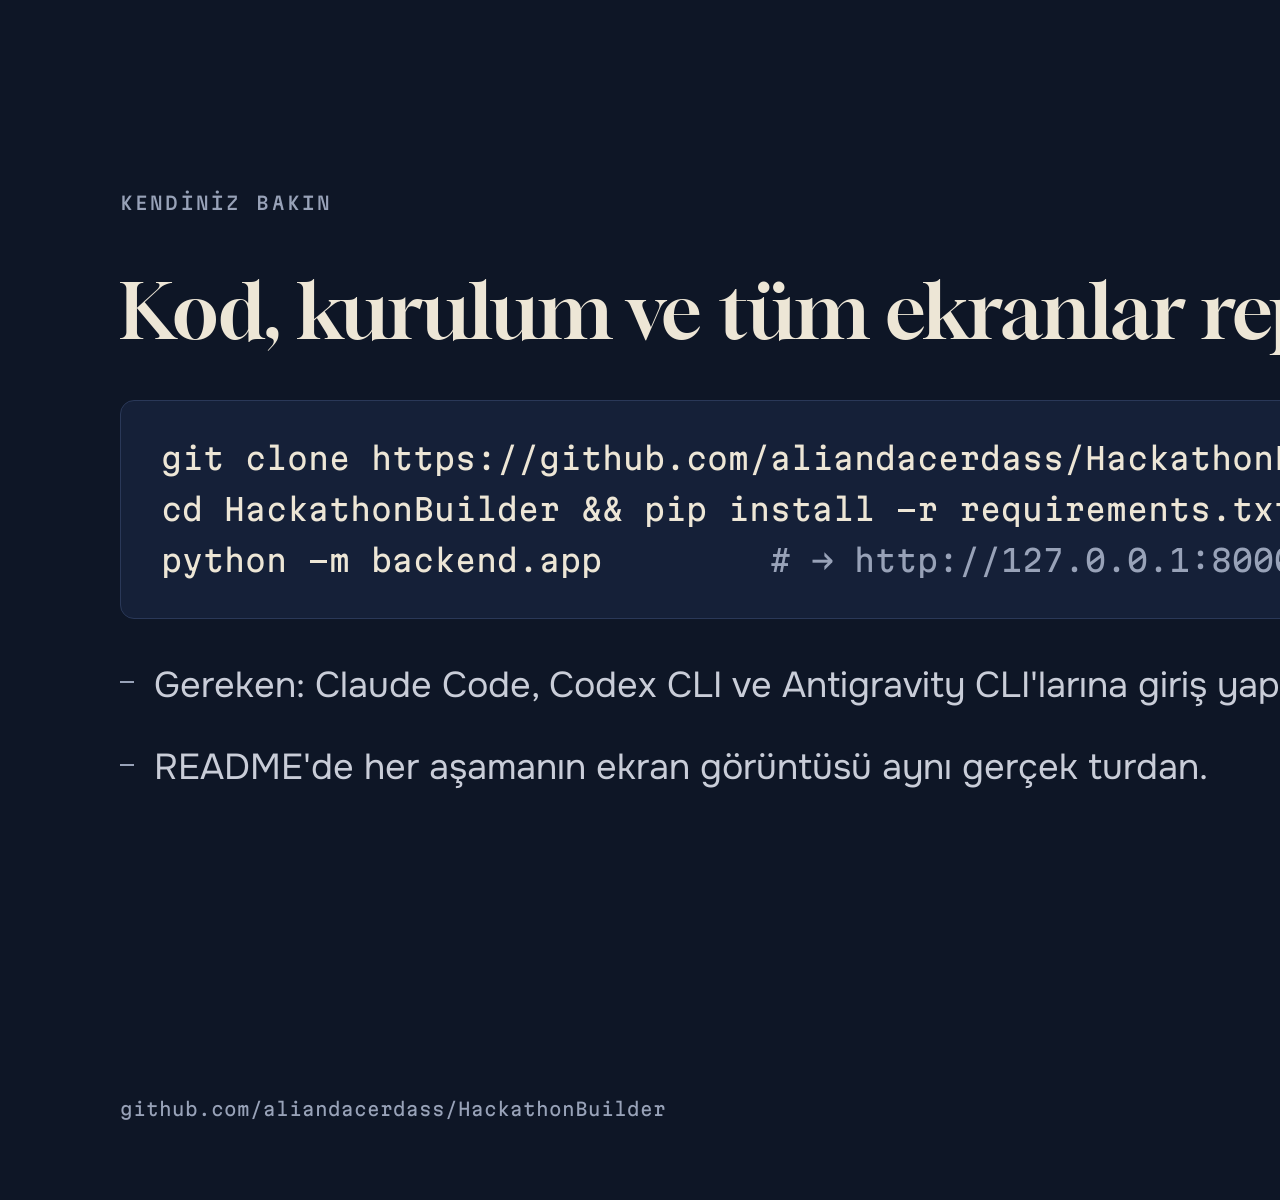
==== commit 724f0e0c: "Arayüz yeniden tasarımı: derin mavi bant + krem kağıt - Giriş: konu büyük serif, mavi bantta; aşamal" ====
--- a/docs/sunum.html
+++ b/docs/sunum.html
@@ -222,7 +222,7 @@
         <li>Hangi güvenlik bulgularının düzeltileceğini sen seçersin.</li>
       </ul>
     </div>
-    <figure class="shot"><img class="crop" style="object-position:-30px -642px" src="img/kodlama.png" alt="Kodlama ekranı"><figcaption>Görev T4-T6: testler ve seviyeli güvenlik bulguları</figcaption></figure>
+    <figure class="shot"><img style="flex:none;height:auto" src="img/kodlama-bulgular.png" alt="Kodlama ekranı: görevler ve güvenlik bulguları"><figcaption>Görev T4-T6: testler ve seviyeli güvenlik bulguları</figcaption></figure>
   </div>
 </section>
 
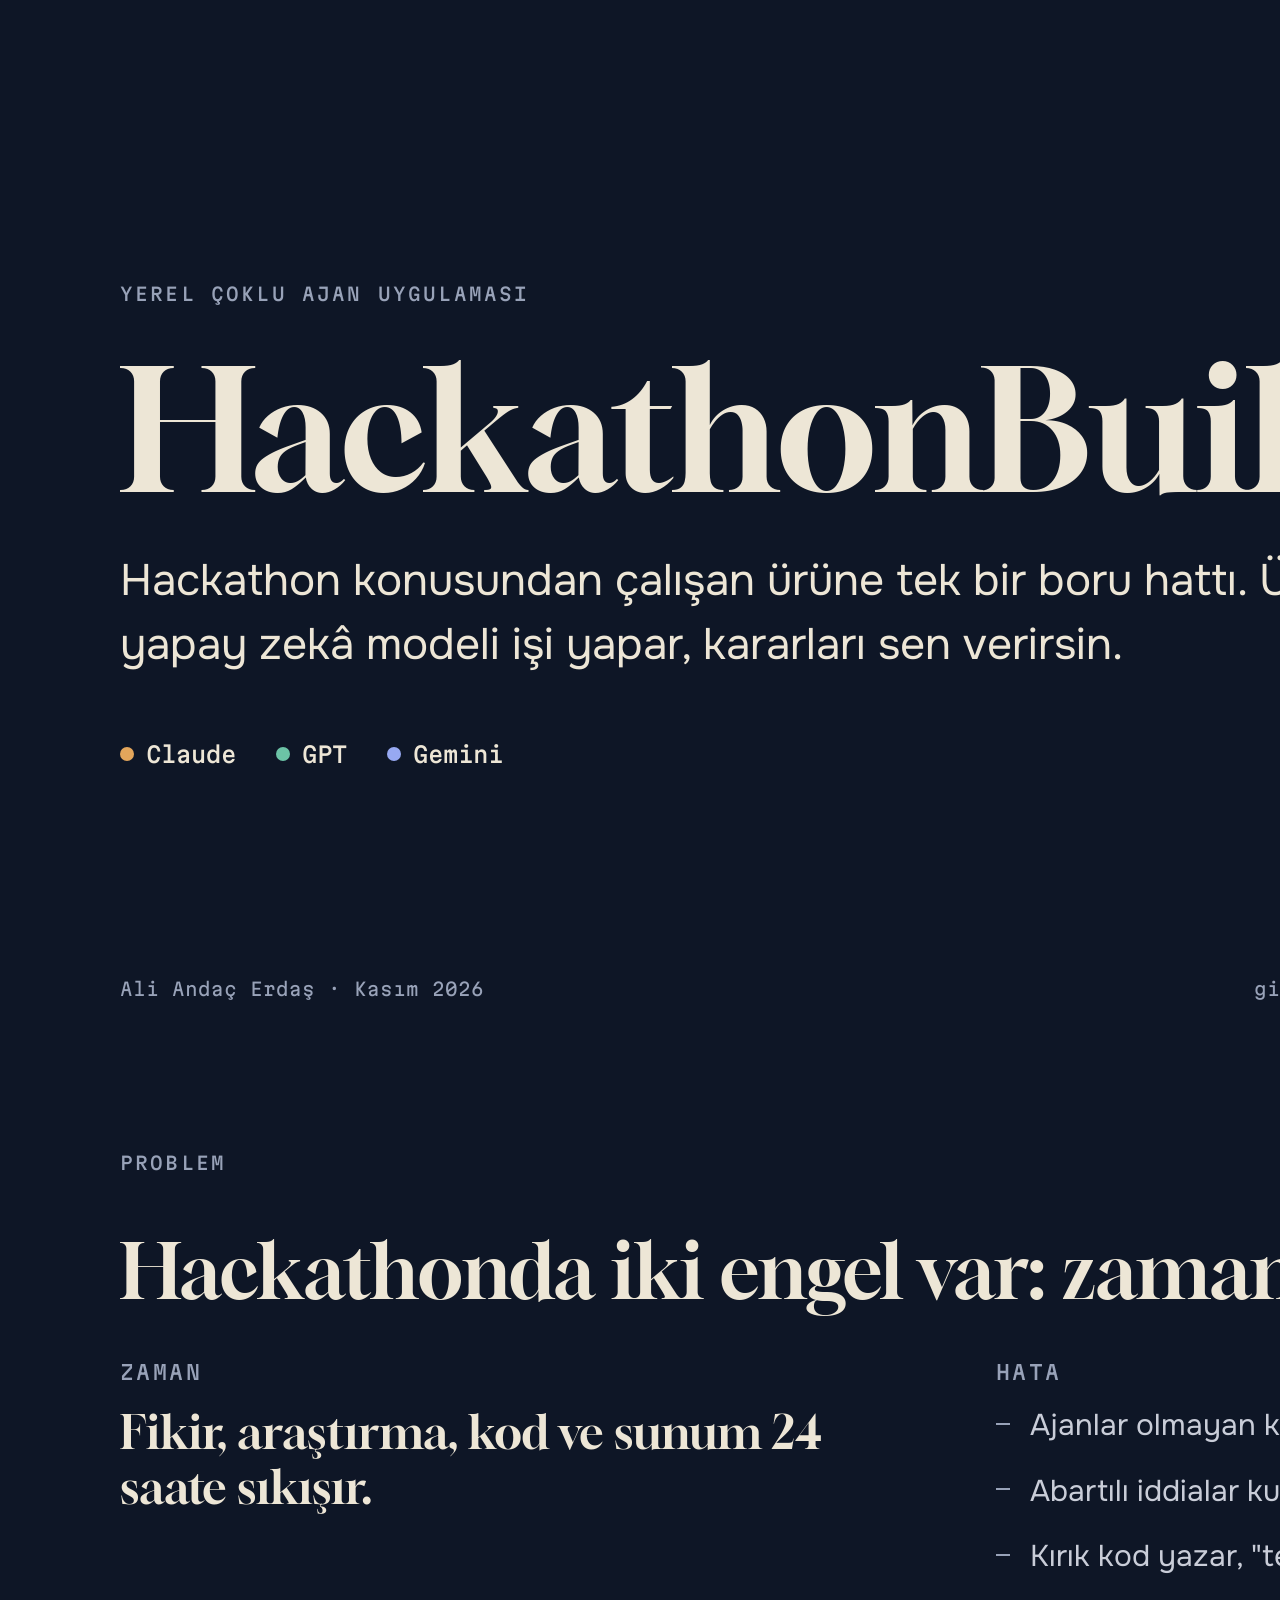
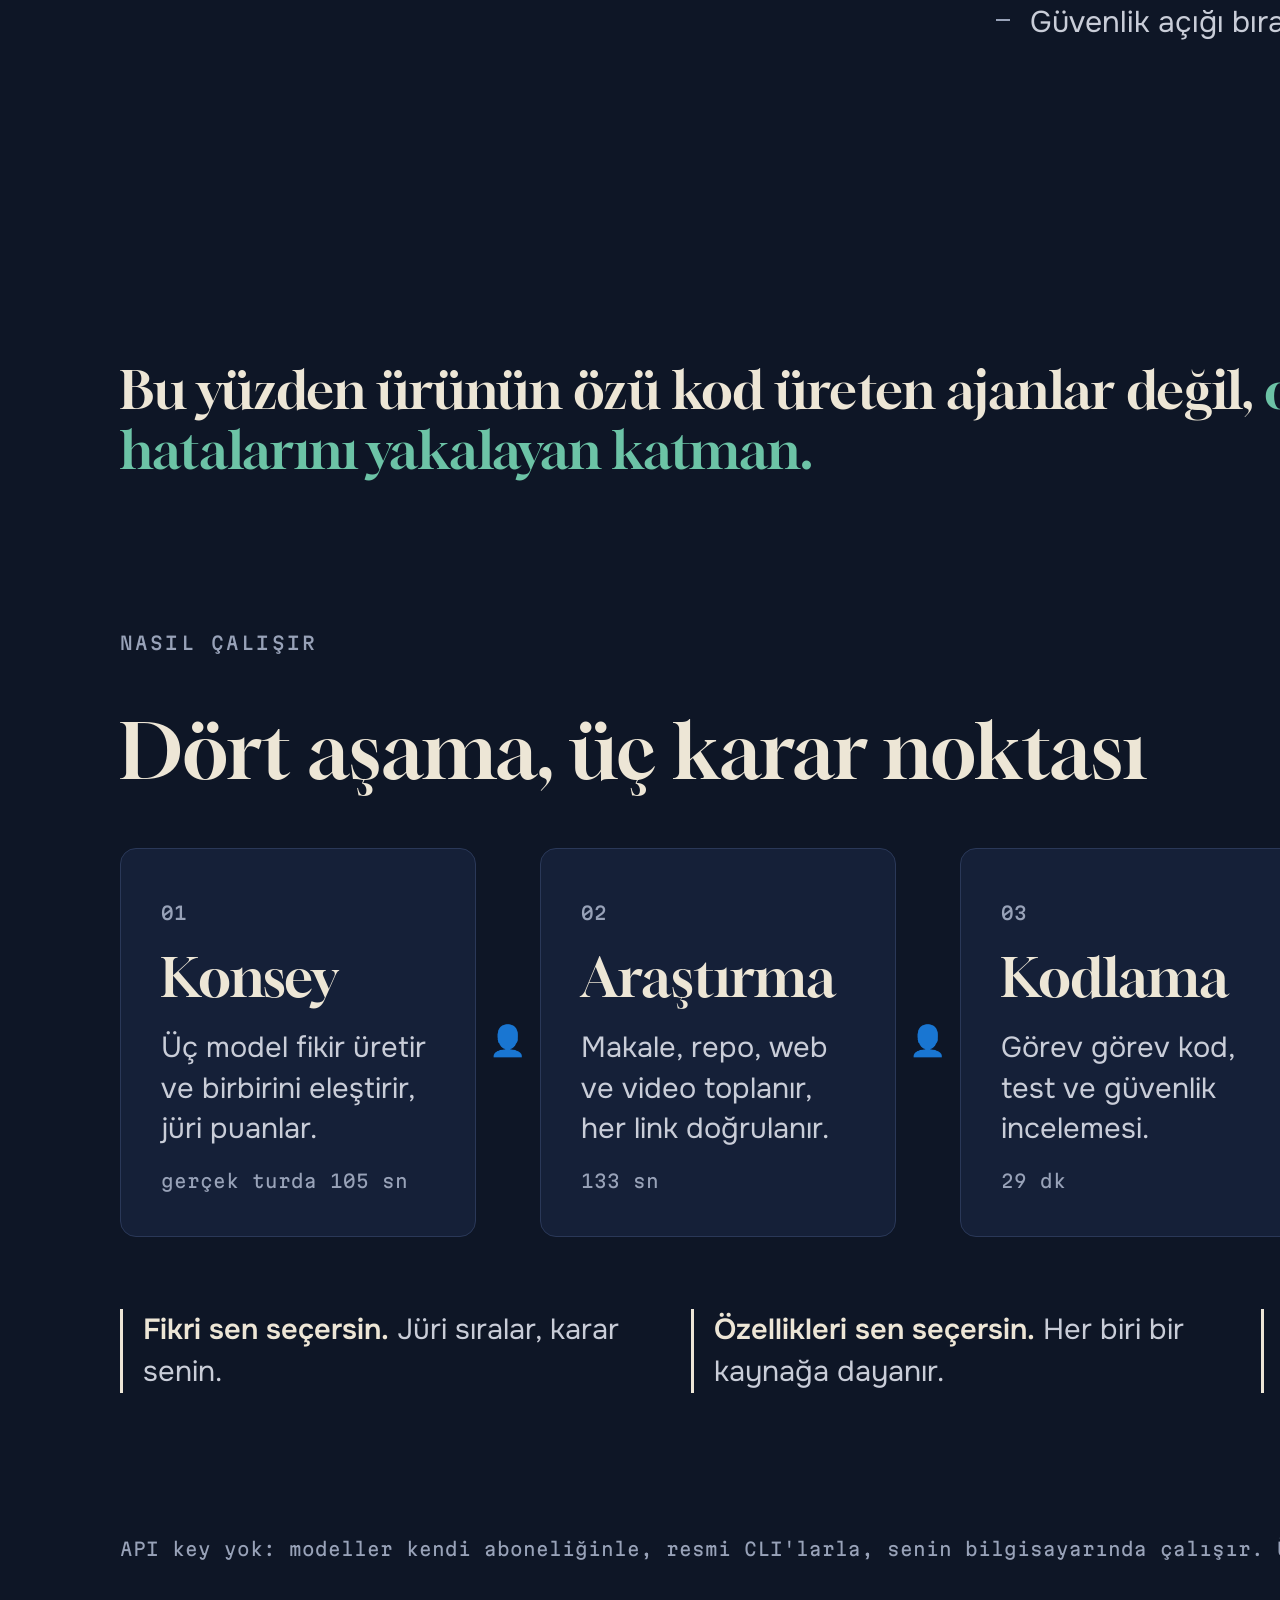
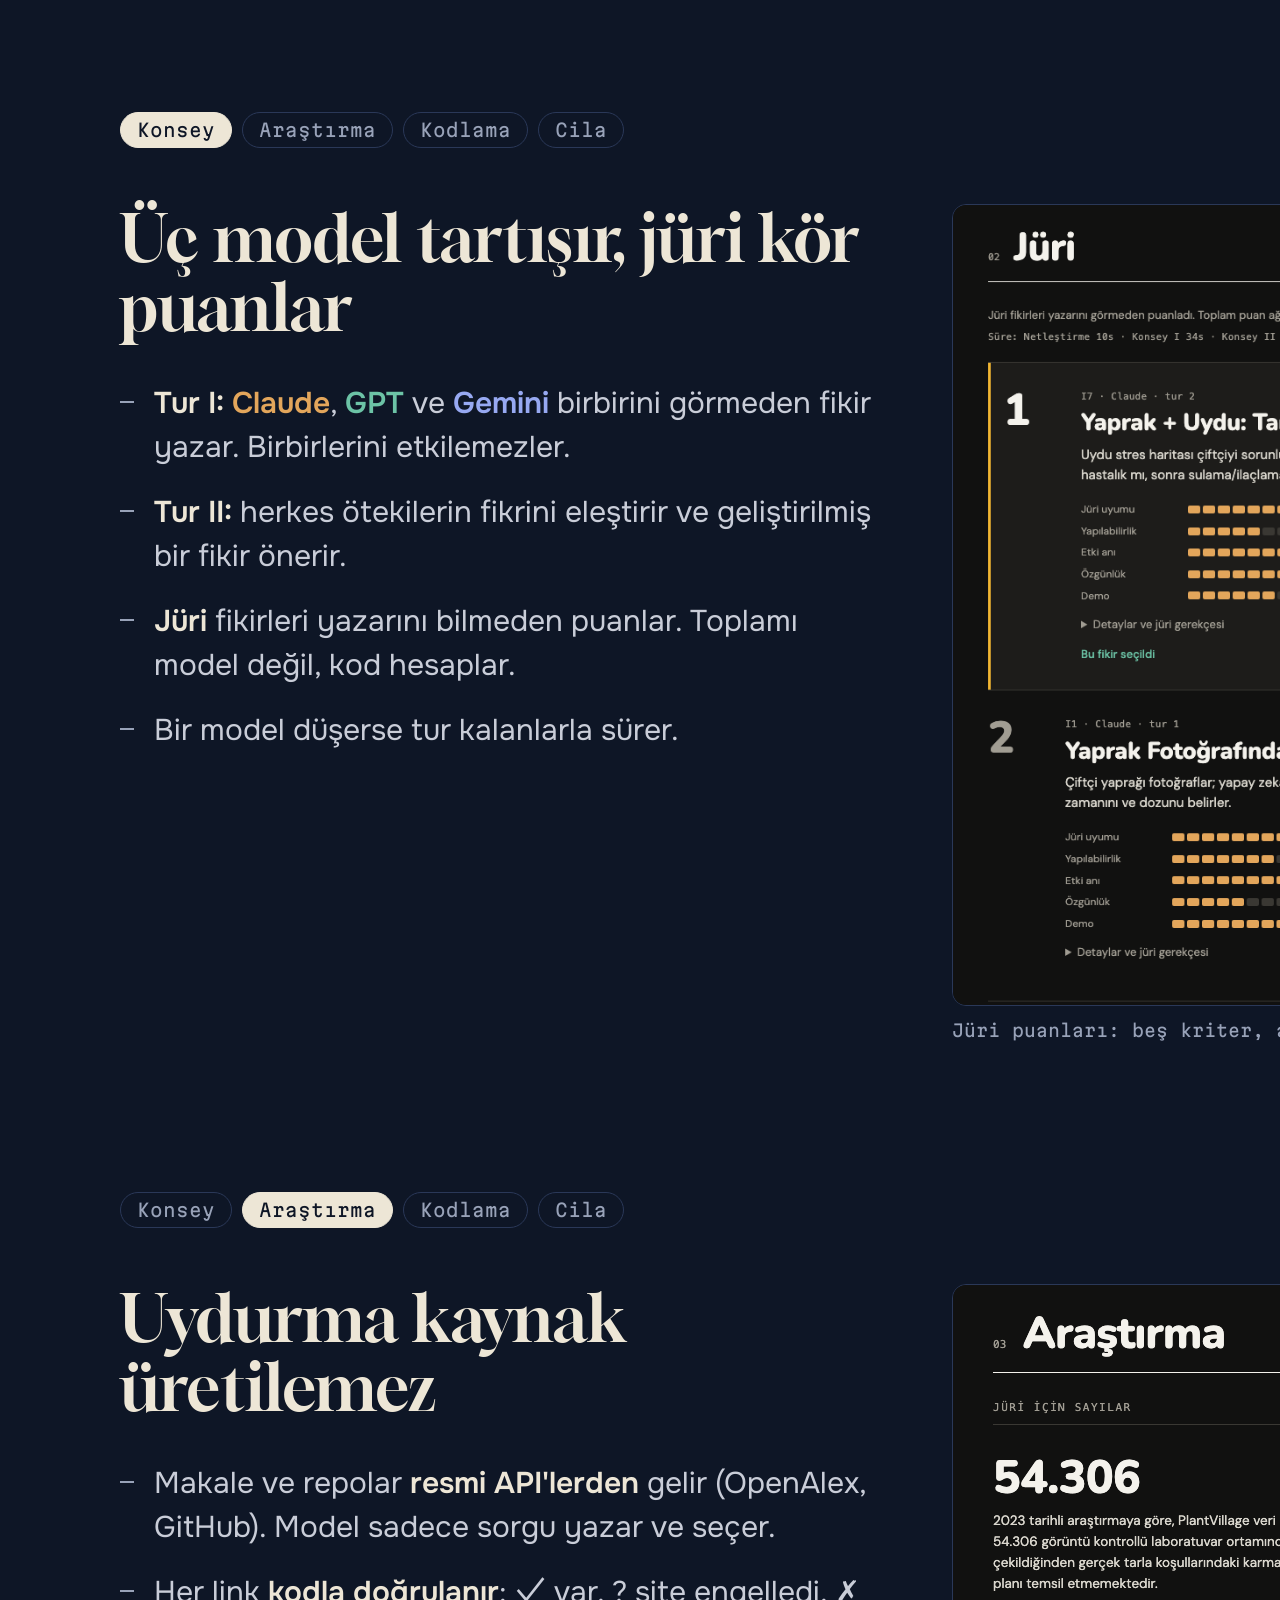
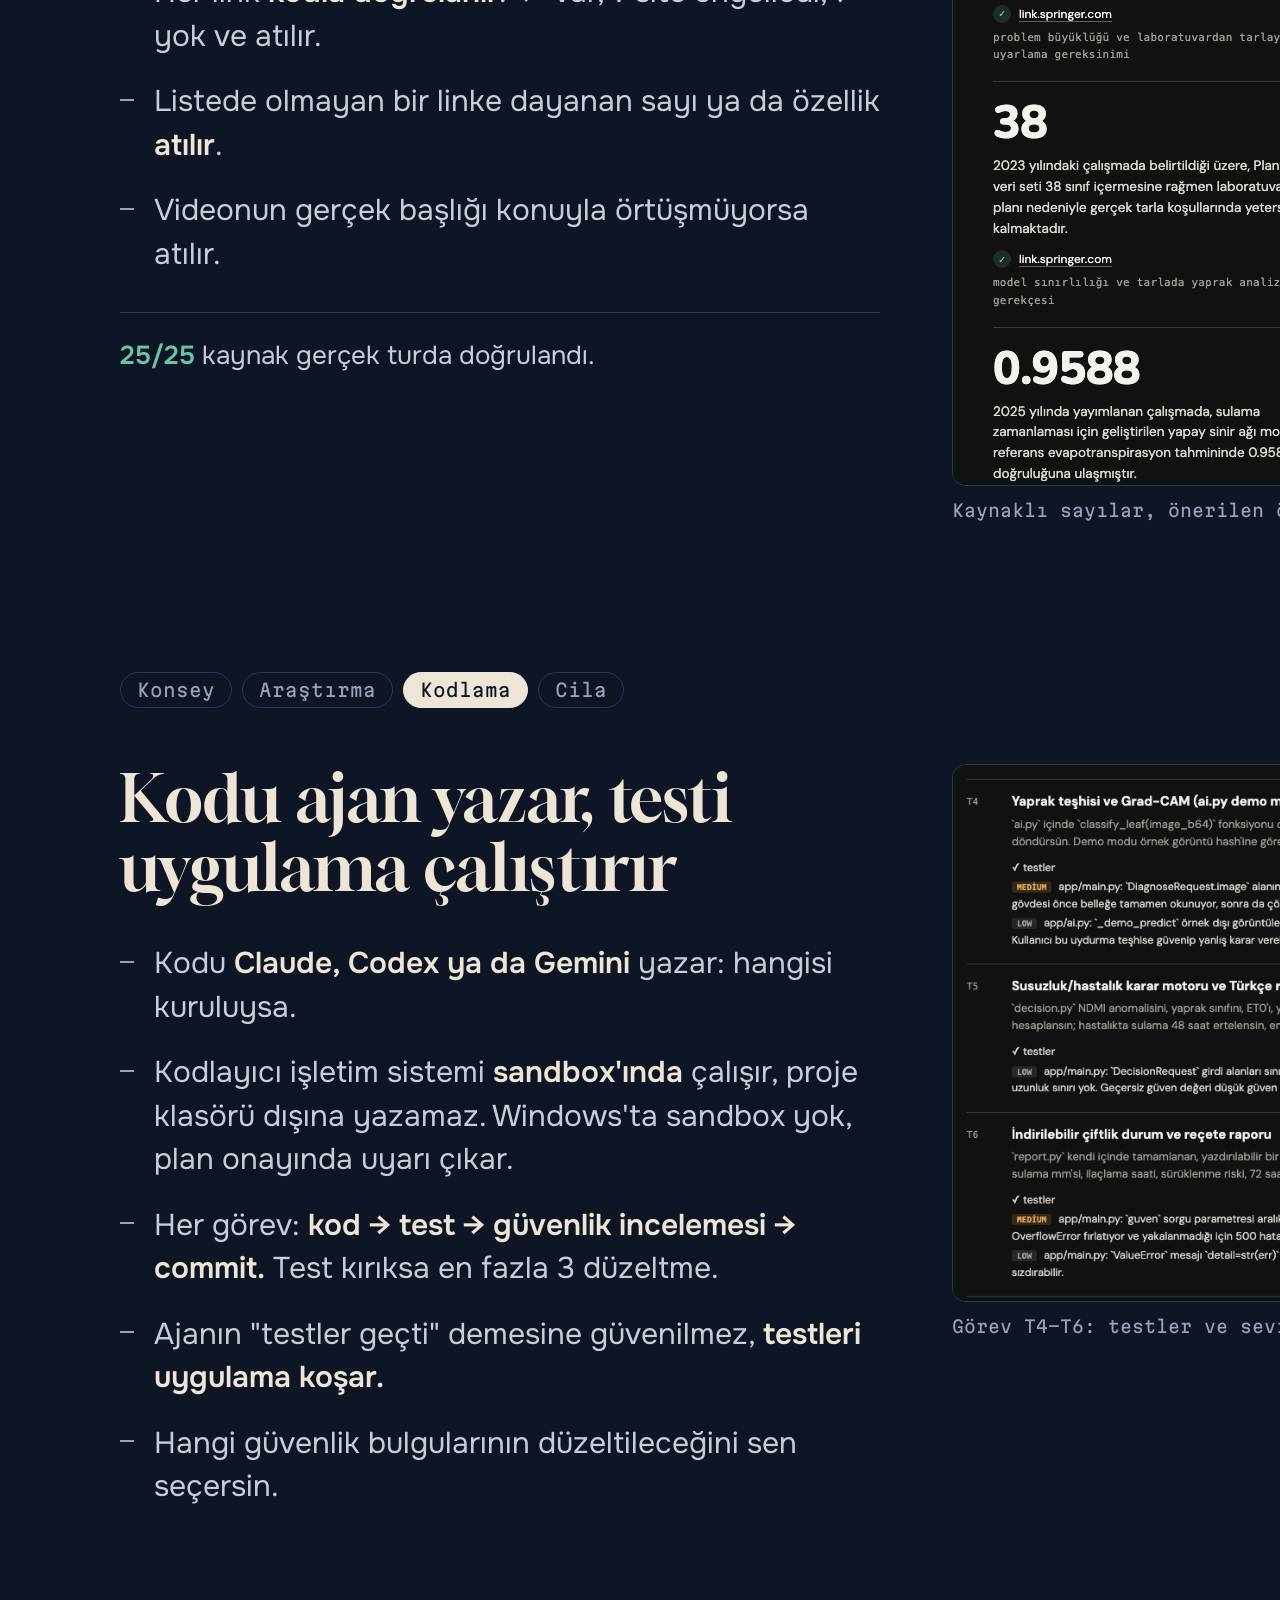
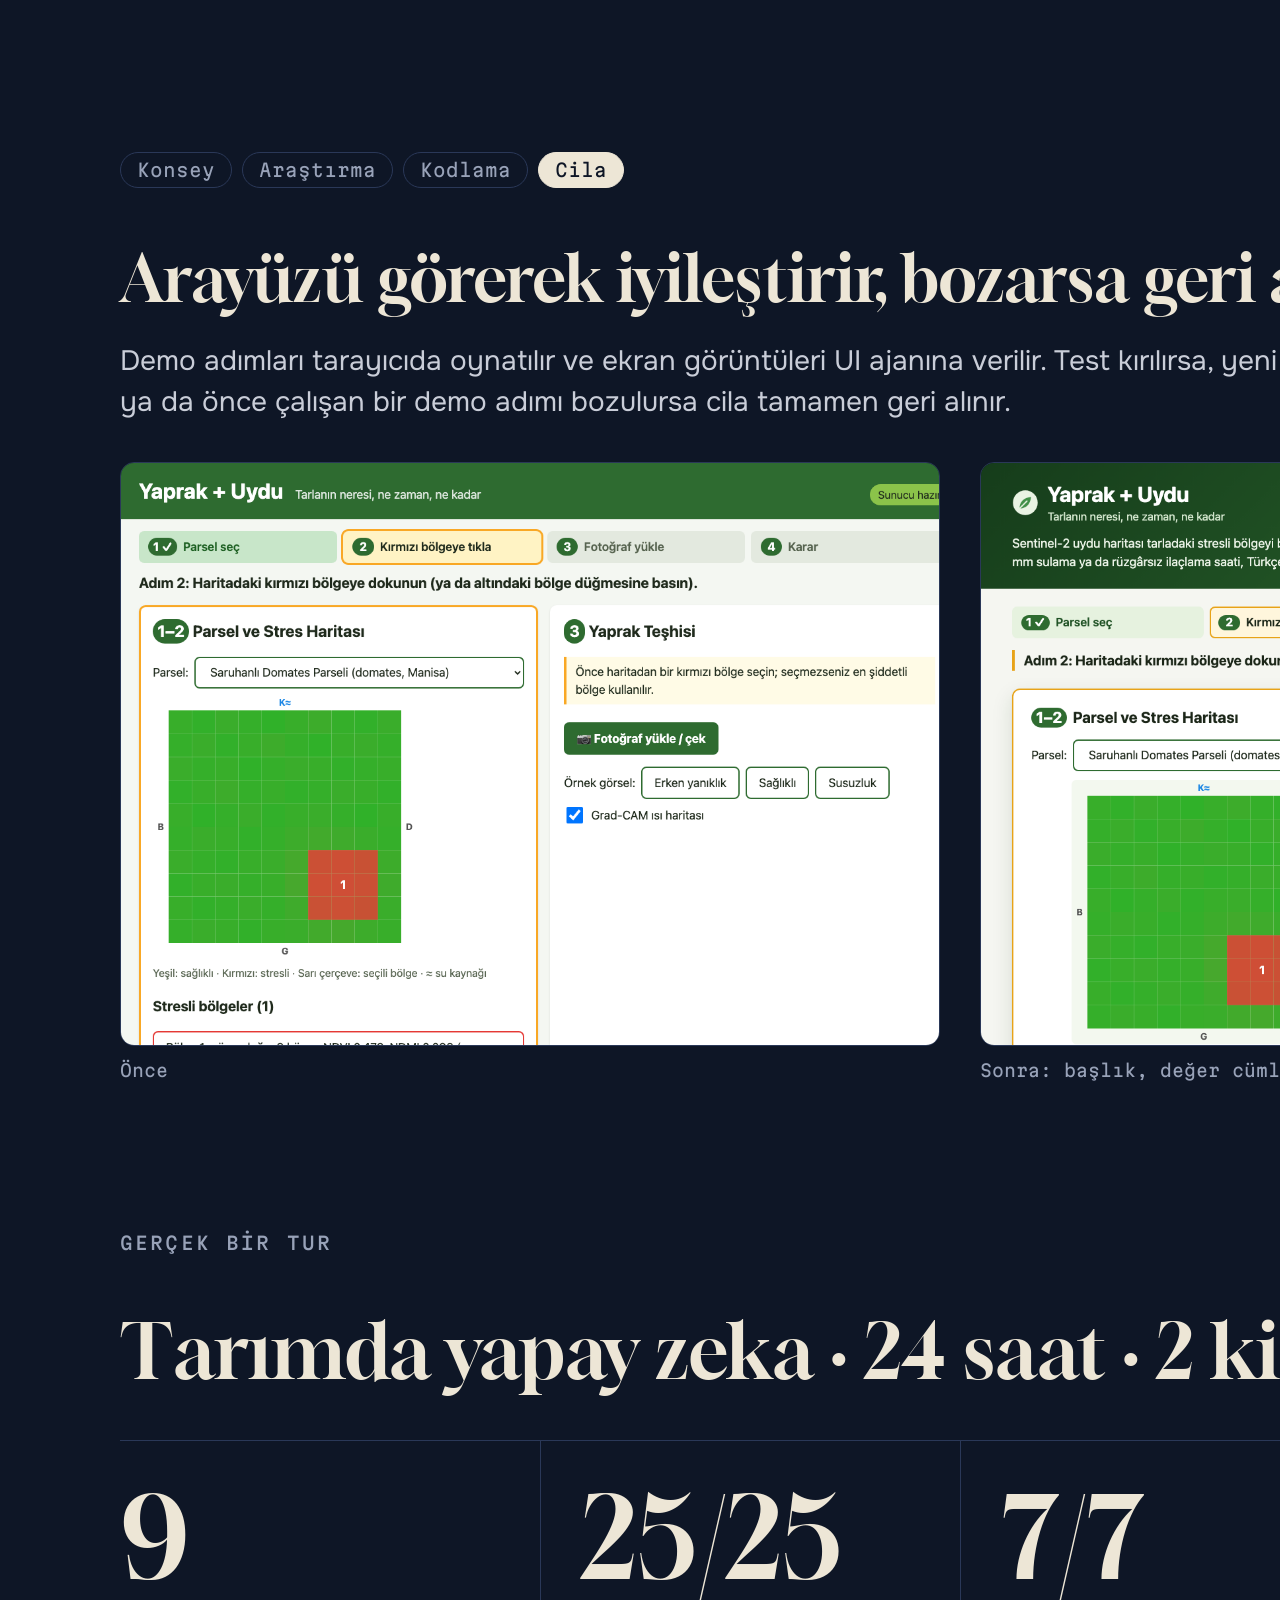
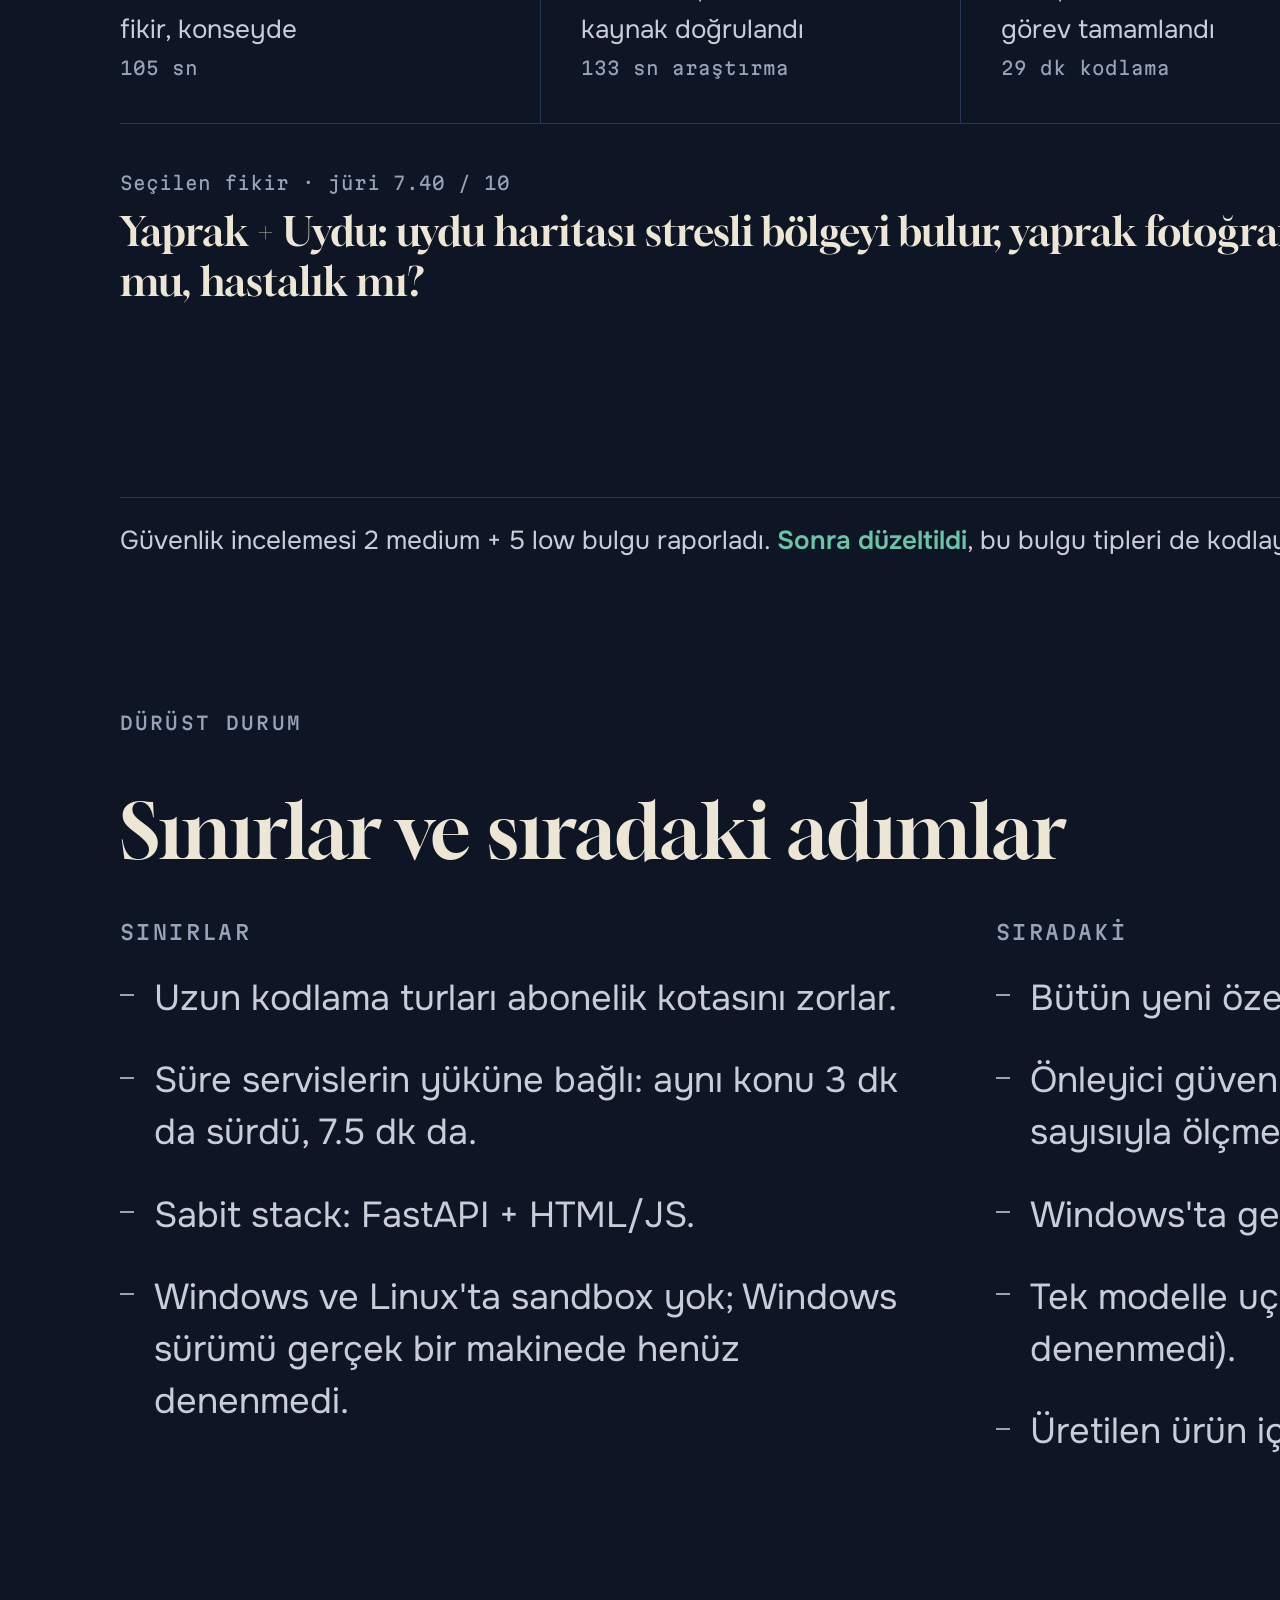
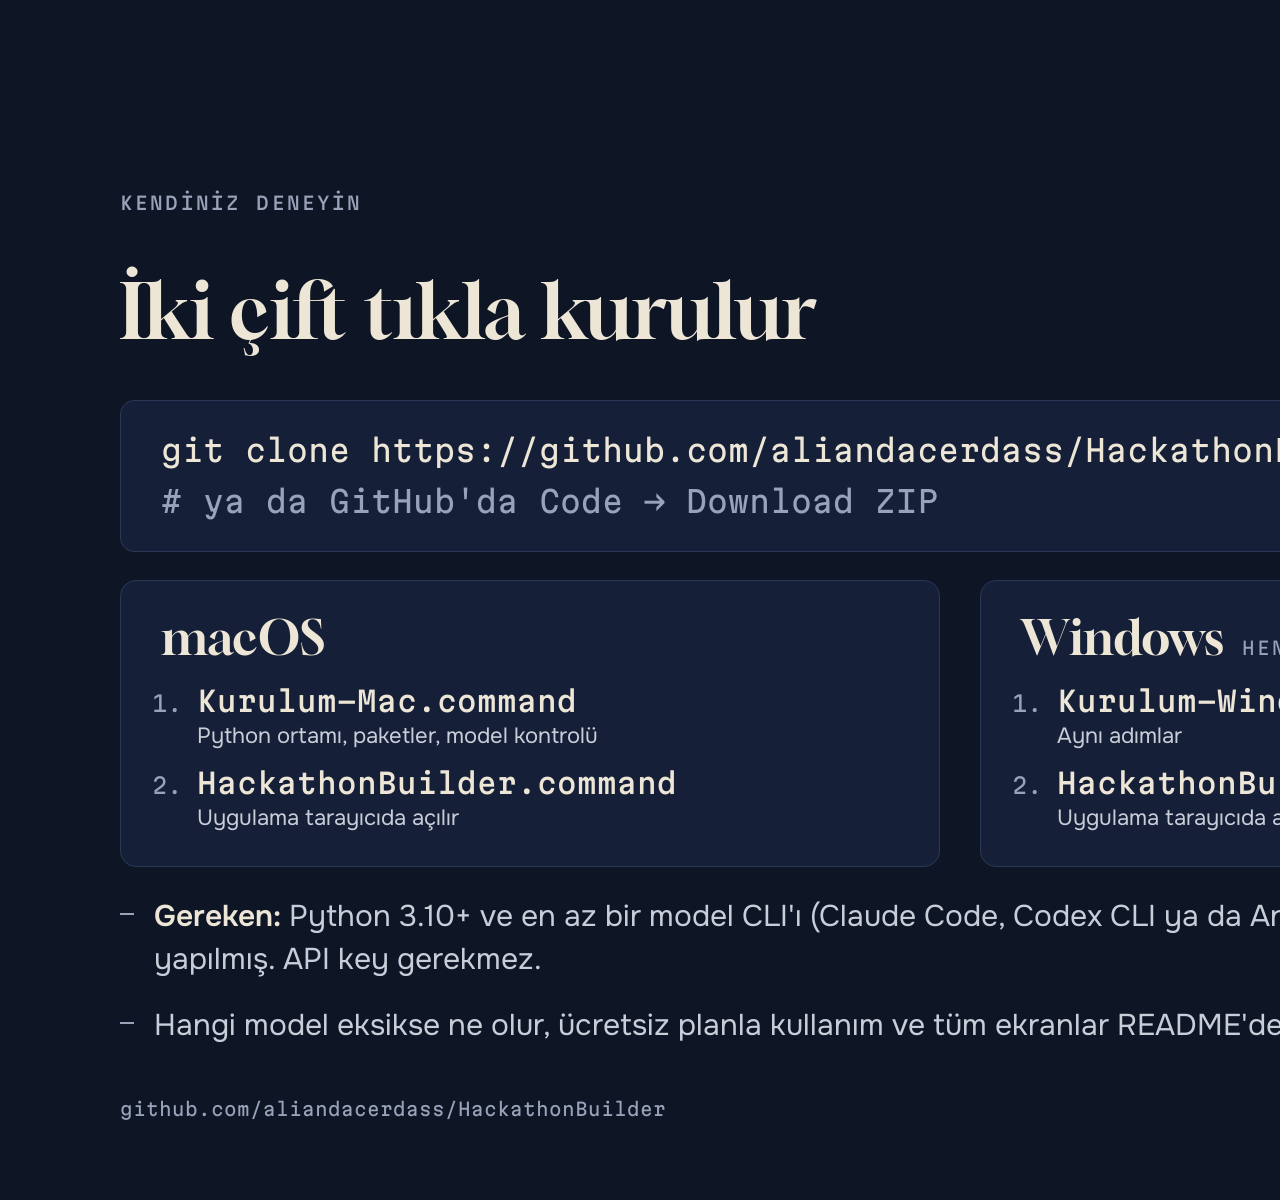
==== commit ca7550cf: "Public temizliği: iç not dosyaları repodan çıktı; sunum ve README güncellendi" ====
--- a/docs/sunum.html
+++ b/docs/sunum.html
@@ -1,6 +1,6 @@
 <!doctype html>
 <!-- HackathonBuilder sunumu. Kaynak dosya: PDF'i (docs/sunum.pdf) bu dosyadan üretilir.
-     Her .slide sabit 1920x1080 bir PDF sayfasıdır. Renk ve yazı tipleri uygulamanın kendisiyle aynı. -->
+     Her .slide sabit 1920x1080 bir PDF sayfasıdır. Model renkleri (Claude/GPT/Gemini) uygulamanın kendisiyle aynı. -->
 <html lang="tr">
 <head>
 <meta charset="utf-8">
@@ -108,6 +108,13 @@
   code.block { display: block; font: 400 30px/1.7 var(--mono); background: var(--panel); border: 1px solid var(--line);
                border-radius: 14px; padding: 32px 40px; margin: 8px 0 40px; color: var(--cream); white-space: pre; }
   code.block .c { color: var(--muted); }
+  .oses { display: grid; grid-template-columns: 1fr 1fr; gap: 40px; margin: 0 0 28px; }
+  .os { border: 1px solid var(--line); border-radius: 16px; background: var(--panel); padding: 30px 40px 34px; }
+  .os h3 { font: 400 48px/1.1 var(--display); margin: 0 0 20px; display: flex; align-items: baseline; gap: 18px; }
+  .os h3 small { font: 400 18px var(--mono); letter-spacing: .12em; text-transform: uppercase; color: var(--muted); }
+  .os ol { margin: 0; padding-left: 36px; display: grid; gap: 16px; color: var(--muted); font: 400 22px var(--mono); }
+  .os code { display: block; font: 500 28px var(--mono); color: var(--cream); }
+  .os li span { display: block; margin-top: 4px; font: 400 22px var(--body); color: var(--soft); }
 </style>
 </head>
 <body>
@@ -162,7 +169,7 @@
     <p><b>Özellikleri sen seçersin.</b> Her biri bir kaynağa dayanır.</p>
     <p><b>Planı ve paketleri sen onaylarsın.</b> Kodlama ondan sonra başlar.</p>
   </div>
-  <div class="foot"><span>API key yok: modeller kendi aboneliğinle, resmi CLI'larla, senin bilgisayarında çalışır.</span></div>
+  <div class="foot"><span>API key yok: modeller kendi aboneliğinle, resmi CLI'larla, senin bilgisayarında çalışır. Üçü birden şart değil.</span></div>
 </section>
 
 <!-- 4 · Konsey -->
@@ -216,7 +223,8 @@
     <div>
       <h1>Kodu ajan yazar, testi uygulama çalıştırır</h1>
       <ul class="points">
-        <li>Kodlayıcı işletim sistemi <b>sandbox'ında</b> çalışır, proje klasörü dışına yazamaz.</li>
+        <li>Kodu <b>Claude, Codex ya da Gemini</b> yazar: hangisi kuruluysa.</li>
+        <li>Kodlayıcı işletim sistemi <b>sandbox'ında</b> çalışır, proje klasörü dışına yazamaz. Windows'ta sandbox yok, plan onayında uyarı çıkar.</li>
         <li>Her görev: <b>kod → test → güvenlik incelemesi → commit.</b> Test kırıksa en fazla 3 düzeltme.</li>
         <li>Ajanın "testler geçti" demesine güvenilmez, <b>testleri uygulama koşar.</b></li>
         <li>Hangi güvenlik bulgularının düzeltileceğini sen seçersin.</li>
@@ -265,7 +273,7 @@
         <li>Uzun kodlama turları abonelik kotasını zorlar.</li>
         <li>Süre servislerin yüküne bağlı: aynı konu 3 dk da sürdü, 7.5 dk da.</li>
         <li>Sabit stack: FastAPI + HTML/JS.</li>
-        <li>Windows başlatıcısı gerçek bir Windows'ta denenmedi.</li>
+        <li>Windows ve Linux'ta sandbox yok; Windows sürümü gerçek bir makinede henüz denenmedi.</li>
       </ul>
     </div>
     <div>
@@ -273,6 +281,8 @@
       <ul class="points">
         <li>Bütün yeni özelliklerle tam bir gerçek tur.</li>
         <li>Önleyici güvenlik kurallarının etkisini bulgu sayısıyla ölçmek.</li>
+        <li>Windows'ta gerçek kurulum ve tur.</li>
+        <li>Tek modelle uçtan uca tur (yedek sıraları var, denenmedi).</li>
         <li>Üretilen ürün için jüri sunumu da hazırlamak.</li>
       </ul>
     </div>
@@ -280,15 +290,30 @@
 </section>
 
 <!-- 10 · Kapanış -->
-<section class="slide roomy">
-  <div class="top"><span class="label">Kendiniz bakın</span><span class="label">10 / 10</span></div>
-  <h1>Kod, kurulum ve tüm ekranlar repoda</h1>
-<code class="block">git clone https://github.com/aliandacerdass/HackathonBuilder
-cd HackathonBuilder && pip install -r requirements.txt
-python -m backend.app        <span class="c"># → http://127.0.0.1:8000</span></code>
+<section class="slide">
+  <div class="top"><span class="label">Kendiniz deneyin</span><span class="label">10 / 10</span></div>
+  <h1>İki çift tıkla kurulur</h1>
+<code class="block" style="padding:24px 40px;margin-bottom:28px">git clone https://github.com/aliandacerdass/HackathonBuilder
+<span class="c"># ya da GitHub'da Code → Download ZIP</span></code>
+  <div class="oses">
+    <div class="os">
+      <h3>macOS</h3>
+      <ol>
+        <li><code>Kurulum-Mac.command</code><span>Python ortamı, paketler, model kontrolü</span></li>
+        <li><code>HackathonBuilder.command</code><span>Uygulama tarayıcıda açılır</span></li>
+      </ol>
+    </div>
+    <div class="os">
+      <h3>Windows <small>henüz denenmedi</small></h3>
+      <ol>
+        <li><code>Kurulum-Windows.bat</code><span>Aynı adımlar</span></li>
+        <li><code>HackathonBuilder.bat</code><span>Uygulama tarayıcıda açılır</span></li>
+      </ol>
+    </div>
+  </div>
   <ul class="points">
-    <li>Gereken: Claude Code, Codex CLI ve Antigravity CLI'larına giriş yapılmış olması. API key gerekmez.</li>
-    <li>README'de her aşamanın ekran görüntüsü aynı gerçek turdan.</li>
+    <li><b>Gereken:</b> Python 3.10+ ve en az bir model CLI'ı (Claude Code, Codex CLI ya da Antigravity), kendi hesabınla giriş yapılmış. API key gerekmez.</li>
+    <li>Hangi model eksikse ne olur, ücretsiz planla kullanım ve tüm ekranlar README'de.</li>
   </ul>
   <div class="foot"><span>github.com/aliandacerdass/HackathonBuilder</span><span>MIT lisansı</span></div>
 </section>
